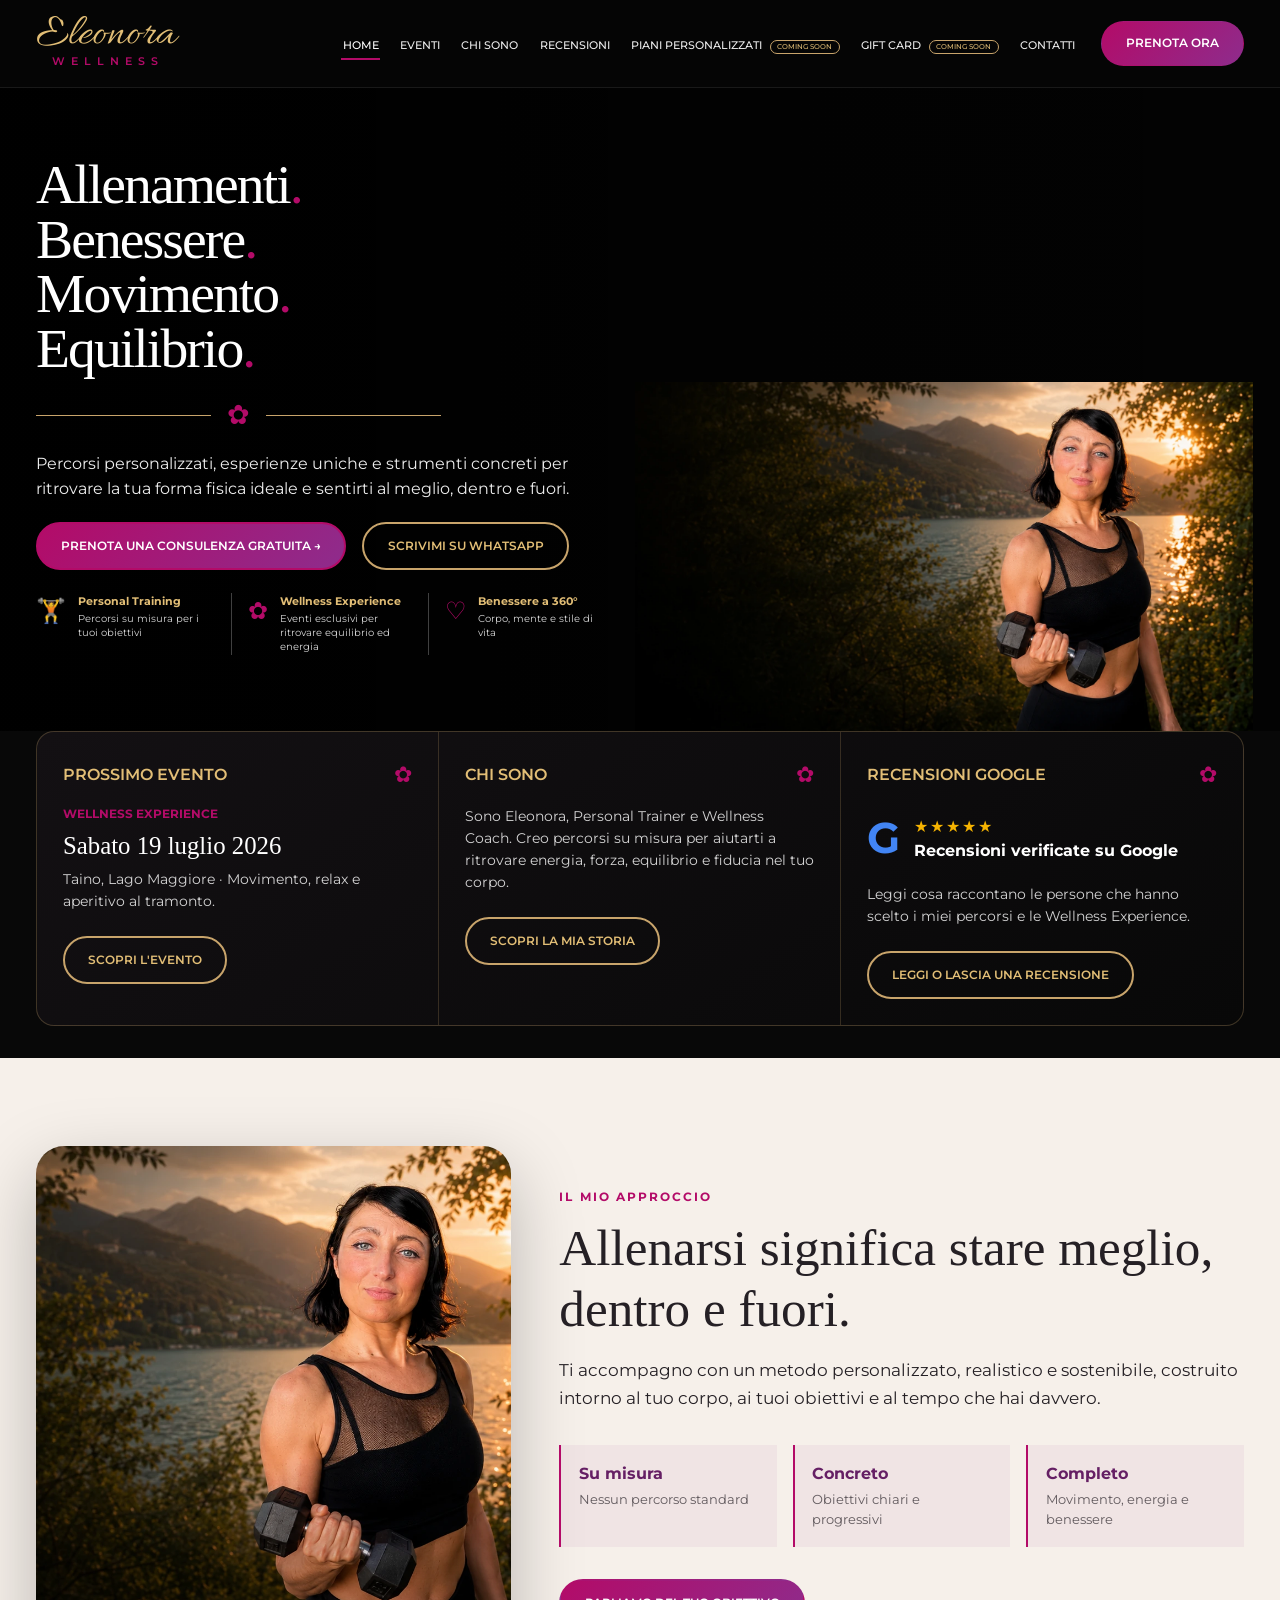
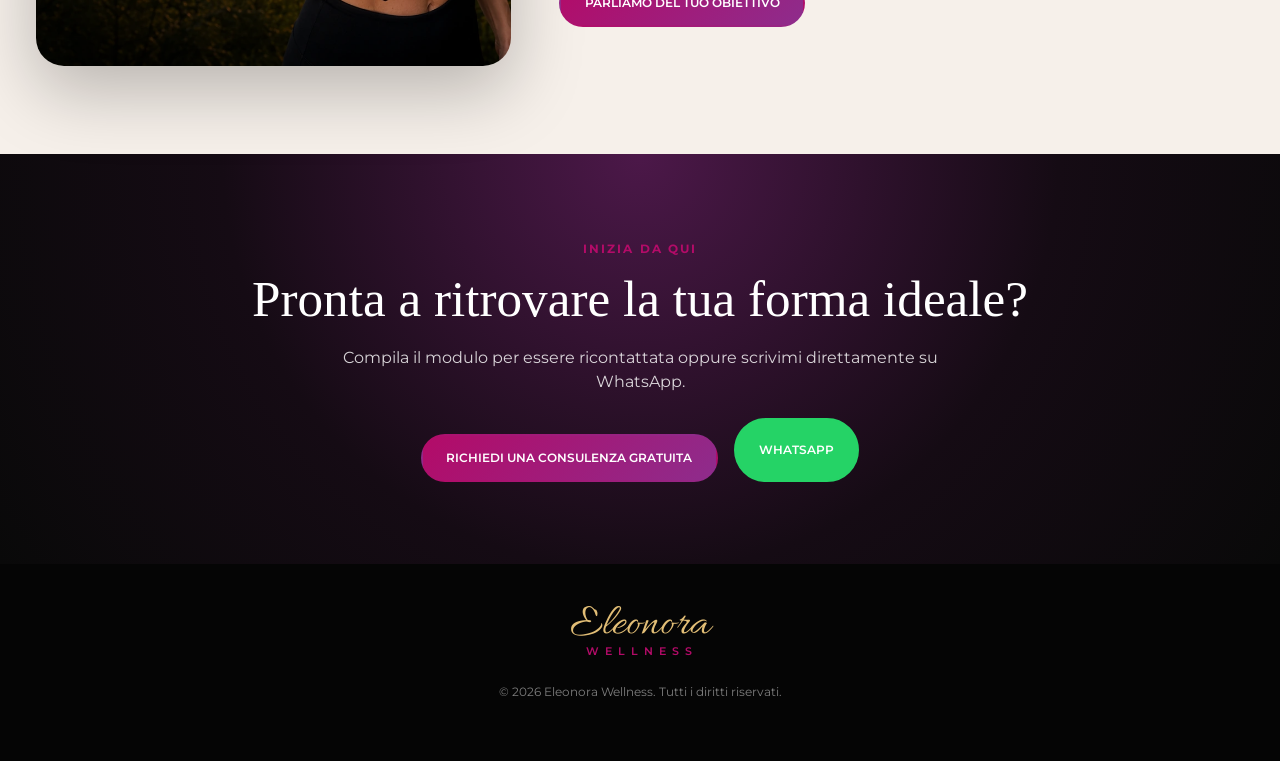
==== EleonoraWellness/index.html @ d08dcf73 "Add files via upload" ====
<!DOCTYPE html>
<html lang="it">
<head>
  <meta charset="UTF-8">
  <meta name="viewport" content="width=device-width, initial-scale=1.0">
  <title>Personal Trainer Lago Maggiore | Eleonora Wellness</title>
  <meta name="description" content="Personal training, wellness experience ed eventi sul Lago Maggiore. Percorsi personalizzati per ritrovare forma fisica, energia ed equilibrio.">
  <meta name="robots" content="index, follow, max-image-preview:large">
  <link rel="canonical" href="https://www.eleonorawellness.it/">
  <meta property="og:type" content="website">
  <meta property="og:locale" content="it_IT">
  <meta property="og:site_name" content="Eleonora Wellness">
  <meta property="og:title" content="Eleonora Wellness | Personal Trainer e Wellness Experience">
  <meta property="og:description" content="Percorsi personalizzati, wellness experience ed eventi sul Lago Maggiore.">
  <meta property="og:url" content="https://www.eleonorawellness.it/">
  <meta property="og:image" content="https://www.eleonorawellness.it/assets/images/hero-eleonora.webp">
  <link href="https://cdn.jsdelivr.net/npm/bootstrap@5.3.7/dist/css/bootstrap.min.css" rel="stylesheet">
  <link href="https://fonts.googleapis.com/css2?family=Allura&family=Montserrat:wght@300;400;500;600;700&display=swap" rel="stylesheet">
  <link rel="stylesheet" href="assets/css/style.css">
</head>
<body>
  <header class="site-header">
    <nav class="navbar navbar-expand-xl navbar-dark" aria-label="Navigazione principale">
      <div class="container-fluid page-shell">
        <a class="navbar-brand text-logo" href="index.html" aria-label="Eleonora Wellness - Home">
          <span class="logo-name">Eleonora</span><span class="logo-wellness">Wellness</span>
        </a>
        <button class="navbar-toggler" type="button" data-bs-toggle="collapse" data-bs-target="#mainMenu" aria-controls="mainMenu" aria-expanded="false" aria-label="Apri il menu"><span class="navbar-toggler-icon"></span></button>
        <div class="collapse navbar-collapse justify-content-end" id="mainMenu">
          <ul class="navbar-nav align-items-xl-center">
            <li class="nav-item"><a class="nav-link active" aria-current="page" href="index.html">Home</a></li>
            <li class="nav-item"><a class="nav-link" href="eventi.html">Eventi</a></li>
            <li class="nav-item"><a class="nav-link" href="#chi-sono">Chi sono</a></li>
            <li class="nav-item"><a class="nav-link" href="#recensioni">Recensioni</a></li>
            <li class="nav-item"><a class="nav-link" href="piani-personalizzati.html">Piani personalizzati <span class="coming-soon-badge">Coming soon</span></a></li>
            <li class="nav-item"><a class="nav-link" href="gift-card.html">Gift Card <span class="coming-soon-badge">Coming soon</span></a></li>
            <li class="nav-item"><a class="nav-link" href="contatti.html">Contatti</a></li>
          </ul>
          <a href="contatti.html" class="btn btn-book-navbar" data-track="navbar-book-now">Prenota ora</a>
        </div>
      </div>
    </nav>
  </header>

  <main>
    <section class="hero-section" aria-labelledby="hero-title">
      <div class="hero-shade" aria-hidden="true"></div>
      <div class="container-fluid page-shell hero-shell">
        <div class="hero-copy">
          <h1 class="hero-heading" id="hero-title">
            <span>Allenamenti<span class="hero-dot">.</span></span>
            <span>Benessere<span class="hero-dot">.</span></span>
            <span>Movimento<span class="hero-dot">.</span></span>
            <span>Equilibrio<span class="hero-dot">.</span></span>
          </h1>
          <div class="hero-divider" aria-hidden="true"><span></span><span class="lotus-symbol">✿</span><span></span></div>
          <p class="hero-description">Percorsi personalizzati, esperienze uniche e strumenti concreti per ritrovare la tua forma fisica ideale e sentirti al meglio, dentro e fuori.</p>
          <div class="hero-buttons">
            <a href="contatti.html" class="btn btn-hero-primary" data-track="hero-book-consultation">Prenota una consulenza gratuita →</a>
            <a href="https://wa.me/" class="btn btn-hero-secondary" data-track="hero-whatsapp">Scrivimi su WhatsApp</a>
          </div>
          <div class="hero-features">
            <div class="hero-feature"><div class="feature-icon" aria-hidden="true">🏋️</div><div><strong>Personal Training</strong><span>Percorsi su misura per i tuoi obiettivi</span></div></div>
            <div class="hero-feature"><div class="feature-icon lotus-icon" aria-hidden="true">✿</div><div><strong>Wellness Experience</strong><span>Eventi esclusivi per ritrovare equilibrio ed energia</span></div></div>
            <div class="hero-feature"><div class="feature-icon heart-icon" aria-hidden="true">♡</div><div><strong>Benessere a 360°</strong><span>Corpo, mente e stile di vita</span></div></div>
          </div>
        </div>
        <div class="hero-visual">
          <img src="assets/images/hero-eleonora.webp" alt="Eleonora, personal trainer e wellness coach sul Lago Maggiore" class="hero-person" width="1668" height="943">
        </div>
      </div>
    </section>

    <section class="quick-panels" aria-label="In evidenza">
      <div class="container-fluid page-shell">
        <div class="quick-grid">
          <article class="quick-card">
            <div class="quick-card-header"><h2>Prossimo evento</h2><span aria-hidden="true">✿</span></div>
            <p class="quick-kicker">Wellness Experience</p>
            <h3>Sabato 19 luglio 2026</h3>
            <p>Taino, Lago Maggiore · Movimento, relax e aperitivo al tramonto.</p>
            <a class="btn btn-card-outline" href="eventi.html">Scopri l'evento</a>
          </article>
          <article class="quick-card" id="chi-sono">
            <div class="quick-card-header"><h2>Chi sono</h2><span aria-hidden="true">✿</span></div>
            <p>Sono Eleonora, Personal Trainer e Wellness Coach. Creo percorsi su misura per aiutarti a ritrovare energia, forza, equilibrio e fiducia nel tuo corpo.</p>
            <a class="btn btn-card-outline" href="#about-section">Scopri la mia storia</a>
          </article>
          <article class="quick-card" id="recensioni">
            <div class="quick-card-header"><h2>Recensioni Google</h2><span aria-hidden="true">✿</span></div>
            <div class="google-rating"><span class="google-g">G</span><div><div class="stars" aria-label="Cinque stelle">★★★★★</div><strong>Recensioni verificate su Google</strong></div></div>
            <p>Leggi cosa raccontano le persone che hanno scelto i miei percorsi e le Wellness Experience.</p>
            <a class="btn btn-card-outline" target="_blank" rel="noopener noreferrer" href="https://g.page/r/CVtw4mp88mEpEAE/review">Leggi o lascia una recensione</a>
          </article>
        </div>
      </div>
    </section>

    <section class="section section-light" id="about-section">
      <div class="container-fluid section-container">
        <div class="row align-items-center g-5">
          <div class="col-lg-5"><div class="about-photo" role="img" aria-label="Eleonora, personal trainer e wellness coach"></div></div>
          <div class="col-lg-7">
            <span class="eyebrow">Il mio approccio</span>
            <h2>Allenarsi significa stare meglio, dentro e fuori.</h2>
            <p class="lead-copy">Ti accompagno con un metodo personalizzato, realistico e sostenibile, costruito intorno al tuo corpo, ai tuoi obiettivi e al tempo che hai davvero.</p>
            <div class="about-points"><div><strong>Su misura</strong><span>Nessun percorso standard</span></div><div><strong>Concreto</strong><span>Obiettivi chiari e progressivi</span></div><div><strong>Completo</strong><span>Movimento, energia e benessere</span></div></div>
            <a href="contatti.html" class="btn btn-section">Parliamo del tuo obiettivo</a>
          </div>
        </div>
      </div>
    </section>

    <section class="contact-cta">
      <div class="container-fluid section-container text-center">
        <span class="eyebrow">Inizia da qui</span>
        <h2>Pronta a ritrovare la tua forma ideale?</h2>
        <p>Compila il modulo per essere ricontattata oppure scrivimi direttamente su WhatsApp.</p>
        <div class="cta-buttons"><a href="contatti.html" class="btn btn-section">Richiedi una consulenza gratuita</a><a href="https://wa.me/" class="btn btn-whatsapp">WhatsApp</a></div>
      </div>
    </section>
  </main>

  <footer class="site-footer">
    <div class="container-fluid section-container footer-inner">
      <a class="text-logo footer-logo" href="index.html"><span class="logo-name">Eleonora</span><span class="logo-wellness">Wellness</span></a>
      <p class="footer-small">© <span id="currentYear"></span> Eleonora Wellness. Tutti i diritti riservati.</p>
    </div>
  </footer>

  <script src="https://cdn.jsdelivr.net/npm/bootstrap@5.3.7/dist/js/bootstrap.bundle.min.js"></script>
  <script src="assets/js/main.js"></script>
</body>
</html>
---- EleonoraWellness/assets/css/style.css ----
/* ELEONORA WELLNESS */
:root{--purple:#8e2c8c;--purple-dark:#651f64;--magenta:#b30b68;--gold:#c8a46b;--gold-light:#e2be76;--cream:#f6f0ea;--white:#fff;--black:#080808;--ink:#252025;--font-signature:"Allura",cursive;--font-main:"Montserrat",sans-serif;--header-height:88px}
*{box-sizing:border-box}html{scroll-behavior:smooth}body{margin:0;overflow-x:hidden;font-family:var(--font-main);color:var(--white);background:var(--black)}img{display:block;max-width:100%;height:auto}a{text-decoration:none}.page-shell,.section-container{width:min(100% - 48px,1480px);margin-inline:auto}
.site-header{position:absolute;z-index:30;inset:0 0 auto}.navbar{min-height:var(--header-height);padding:0;background:rgba(7,7,7,.76);border-bottom:1px solid rgba(255,255,255,.08);backdrop-filter:blur(10px)}.text-logo{display:flex;flex-direction:column;align-items:flex-start;padding:0;margin-right:1.7rem}.logo-name{font-family:var(--font-signature);color:var(--gold-light);font-size:2.8rem;line-height:.78}.logo-wellness{margin-left:1rem;color:var(--magenta);font-size:.68rem;font-weight:600;letter-spacing:.55em;text-transform:uppercase}.navbar-nav{gap:1.1rem}.nav-link{position:relative;padding:1.8rem .12rem 1.55rem!important;color:rgba(255,255,255,.92);font-size:.70rem;font-weight:500;text-transform:uppercase;white-space:nowrap}.nav-link:hover,.nav-link.active{color:var(--white)}.nav-link::after{content:"";position:absolute;right:0;bottom:1.15rem;left:0;height:2px;background:var(--magenta);transform:scaleX(0);transition:.25s ease}.nav-link:hover::after,.nav-link.active::after{transform:scaleX(1)}.coming-soon-badge{display:inline-flex;margin-left:.3rem;padding:.16rem .4rem;border:1px solid var(--gold);border-radius:999px;color:var(--gold-light);font-size:.46rem;line-height:1}.btn-book-navbar{margin-left:1.5rem;padding:.78rem 1.5rem;border-radius:999px;color:var(--white);background:linear-gradient(135deg,var(--magenta),var(--purple));font-size:.76rem;font-weight:600;text-transform:uppercase}.btn-book-navbar:hover{color:var(--white);transform:translateY(-2px)}
.hero-section{position:relative;min-height:76vh;overflow:hidden;background:#030303;isolation:isolate}.hero-shade{position:absolute;z-index:1;inset:0;background:linear-gradient(90deg,rgba(0,0,0,.96) 0%,rgba(0,0,0,.86) 28%,rgba(0,0,0,.38) 54%,rgba(0,0,0,.10) 100%)}.hero-shell{position:relative;z-index:2;display:grid;min-height:76vh;grid-template-columns:minmax(0,1fr) minmax(460px,1.05fr);align-items:end;padding-top:calc(var(--header-height) + 24px)}.hero-copy{align-self:center;padding-bottom:2rem}.hero-heading{margin:0;font-family:Georgia,"Times New Roman",serif;color:var(--white);font-size:clamp(3rem,4.35vw,4.9rem);font-weight:400;line-height:.98;letter-spacing:-.035em}.hero-heading>span{display:block}.hero-dot{color:var(--magenta)}.hero-divider{display:flex;max-width:405px;align-items:center;gap:1rem;margin:1.25rem 0 1rem}.hero-divider>span:not(.lotus-symbol){height:1px;flex:1;background:var(--gold)}.lotus-symbol{color:var(--magenta);font-size:1.7rem}.hero-description{max-width:560px;margin-bottom:1.25rem;color:rgba(255,255,255,.93);font-size:1rem;line-height:1.55}.hero-buttons{display:flex;flex-wrap:wrap;gap:1rem;margin-bottom:1.45rem}.btn-hero-primary,.btn-hero-secondary,.btn-section,.btn-whatsapp,.btn-card-outline{display:inline-flex;min-height:48px;align-items:center;justify-content:center;padding:.74rem 1.45rem;border:2px solid transparent;border-radius:999px;font-size:.76rem;font-weight:600;text-transform:uppercase;transition:.25s ease}.btn-hero-primary{border-color:var(--magenta);color:var(--white);background:linear-gradient(135deg,var(--magenta),var(--purple))}.btn-hero-primary:hover{color:var(--white);transform:translateY(-2px)}.btn-hero-secondary{border-color:var(--gold);color:var(--gold-light);background:rgba(0,0,0,.18)}.btn-hero-secondary:hover{color:var(--black);background:var(--gold-light);transform:translateY(-2px)}.hero-features{display:grid;max-width:760px;grid-template-columns:repeat(3,1fr)}.hero-feature{display:flex;gap:.72rem;padding:0 1rem;border-right:1px solid rgba(255,255,255,.25)}.hero-feature:first-child{padding-left:0}.hero-feature:last-child{border-right:0}.feature-icon{color:var(--gold);font-size:1.5rem}.lotus-icon,.heart-icon{color:var(--magenta)}.hero-feature strong{display:block;margin-bottom:.12rem;color:var(--gold-light);font-size:.70rem}.hero-feature span{display:block;color:rgba(255,255,255,.84);font-size:.64rem;line-height:1.4}.hero-visual{position:relative;align-self:end;height:100%;min-height:620px}.hero-person{position:absolute;right:-1.5%;bottom:0;width:min(100%,840px);height:auto;max-height:calc(76vh - 15px);object-fit:contain;object-position:bottom right}
.quick-panels{position:relative;z-index:5;margin-top:-1px;padding:0 0 32px;background:#080808}.quick-grid{display:grid;grid-template-columns:repeat(3,1fr);gap:0;border:1px solid rgba(200,164,107,.28);border-radius:18px;overflow:hidden;background:linear-gradient(145deg,#131013,#080808)}.quick-card{min-height:250px;padding:26px;border-right:1px solid rgba(200,164,107,.22)}.quick-card:last-child{border-right:0}.quick-card-header{display:flex;align-items:center;justify-content:space-between;gap:1rem;margin-bottom:1rem}.quick-card h2{margin:0;color:var(--gold-light);font-size:1rem;font-weight:600;text-transform:uppercase}.quick-card-header span{color:var(--magenta);font-size:1.35rem}.quick-kicker{margin-bottom:.4rem;color:var(--magenta)!important;font-size:.72rem!important;font-weight:700;text-transform:uppercase}.quick-card h3{margin:0 0 .55rem;font-family:Georgia,"Times New Roman",serif;font-size:1.55rem}.quick-card p{color:rgba(255,255,255,.82);font-size:.88rem;line-height:1.55}.btn-card-outline{margin-top:.45rem;border-color:var(--gold);color:var(--gold-light);background:transparent}.btn-card-outline:hover{color:var(--black);background:var(--gold-light)}.google-rating{display:flex;align-items:center;gap:14px;margin-bottom:.8rem}.google-g{color:#4285f4;font-size:2.7rem;font-weight:700}.stars{color:#f5b301;letter-spacing:2px}
.section{padding:88px 0}.section-light{color:var(--ink);background:var(--cream)}.eyebrow{display:inline-block;margin-bottom:.65rem;color:var(--magenta);font-size:.72rem;font-weight:700;letter-spacing:.18em;text-transform:uppercase}.section h2,.contact-cta h2{margin:0 0 1rem;font-family:Georgia,"Times New Roman",serif;font-size:clamp(2.3rem,4vw,4rem);font-weight:400}.lead-copy{font-size:1.05rem;line-height:1.7}.about-photo{min-height:520px;border-radius:28px;background-image:linear-gradient(180deg,transparent 60%,rgba(0,0,0,.35)),url("../images/hero-eleonora.webp");background-position:72% center;background-size:cover;box-shadow:0 25px 70px rgba(0,0,0,.25)}.about-points{display:grid;grid-template-columns:repeat(3,1fr);gap:1rem;margin:2rem 0 1rem}.about-points div{padding:1.1rem;border-left:2px solid var(--magenta);background:rgba(142,44,140,.06)}.about-points strong,.about-points span{display:block}.about-points strong{color:var(--purple-dark)}.about-points span{margin-top:.25rem;color:rgba(37,32,37,.7);font-size:.82rem}.btn-section{margin-top:1rem;color:var(--white);background:linear-gradient(135deg,var(--magenta),var(--purple))}.btn-section:hover{color:var(--white);transform:translateY(-2px)}.contact-cta{padding:82px 0;background:radial-gradient(circle at top,#4c1849 0%,#150b14 55%,#090909 100%)}.contact-cta p{max-width:680px;margin:0 auto 1.5rem;color:rgba(255,255,255,.82)}.cta-buttons{display:flex;flex-wrap:wrap;justify-content:center;gap:1rem}.btn-whatsapp{border-color:#25d366;color:#fff;background:#25d366}.btn-whatsapp:hover{color:#fff;transform:translateY(-2px)}.site-footer{padding:44px 0;text-align:center;background:#050505}.footer-inner{display:flex;flex-direction:column;align-items:center}.footer-logo{margin:0 0 1.5rem}.footer-small{color:rgba(255,255,255,.48);font-size:.75rem}
@media(max-width:1199.98px){.navbar-nav{gap:.65rem}.nav-link{font-size:.64rem}.hero-shell{grid-template-columns:minmax(0,1fr) minmax(380px,.85fr)}.hero-person{width:760px;right:-7%}}
@media(max-width:991.98px){:root{--header-height:78px}.page-shell,.section-container{width:min(100% - 30px,720px)}.navbar{background:rgba(8,8,8,.96)}.navbar-collapse{padding-bottom:1.3rem}.navbar-nav{gap:0}.nav-link{padding:.75rem 0!important}.nav-link::after{display:none}.btn-book-navbar{width:100%;margin:.75rem 0 0}.hero-section{min-height:auto}.hero-shell{min-height:930px;grid-template-columns:1fr;align-items:start;padding-top:calc(var(--header-height) + 24px)}.hero-copy{z-index:3;padding-top:2rem}.hero-visual{position:absolute;inset:0;min-height:930px}.hero-person{right:-12%;bottom:0;width:920px;max-height:900px;opacity:.92}.hero-shade{background:linear-gradient(90deg,rgba(0,0,0,.94) 0%,rgba(0,0,0,.78) 57%,rgba(0,0,0,.28) 100%)}.quick-grid{grid-template-columns:1fr}.quick-card{border-right:0;border-bottom:1px solid rgba(200,164,107,.22)}.quick-card:last-child{border-bottom:0}}
@media(max-width:767.98px){.hero-shell{min-height:1030px}.hero-copy{padding-top:390px;text-align:center}.hero-divider,.hero-description{margin-right:auto;margin-left:auto}.hero-buttons{justify-content:center}.hero-features{grid-template-columns:1fr;gap:1rem;text-align:left}.hero-feature{padding:0;border-right:0}.hero-visual{min-height:1030px}.hero-person{top:60px;right:-23%;bottom:auto;width:900px;max-height:520px;object-position:top right}.hero-shade{background:linear-gradient(180deg,rgba(0,0,0,.18) 0%,rgba(0,0,0,.18) 36%,rgba(0,0,0,.78) 54%,rgba(0,0,0,.98) 100%)}.about-points{grid-template-columns:1fr}.section{padding:68px 0}}
@media(max-width:575.98px){.page-shell,.section-container{width:min(100% - 24px,540px)}.logo-name{font-size:2.35rem}.hero-heading{font-size:clamp(2.35rem,11.5vw,3.35rem)}.hero-buttons{flex-direction:column}.btn-hero-primary,.btn-hero-secondary{width:100%}.hero-person{right:-40%;width:860px}.quick-card{padding:24px}.about-photo{min-height:420px}.cta-buttons{flex-direction:column}.cta-buttons .btn{width:100%}}
/* pagine interne */
.coming-page,.inner-page{min-height:100vh;color:var(--white);background:radial-gradient(circle at top right,#4c1849 0%,#140d13 45%,#070707 100%)}.coming-page{display:grid;place-items:center;padding:40px 20px}.coming-box{max-width:760px;padding:48px;text-align:center;border:1px solid rgba(200,164,107,.35);border-radius:28px;background:rgba(0,0,0,.45)}.coming-logo{display:inline-flex;margin:0 auto 2rem}.coming-box h1,.inner-page h1{margin:0 0 1rem;font-family:Georgia,"Times New Roman",serif;font-size:clamp(2.8rem,6vw,5rem);font-weight:400}.coming-box p,.inner-page p{color:rgba(255,255,255,.82);line-height:1.7}.event-info-box{max-width:760px;margin-top:2rem;padding:32px;border:1px solid rgba(200,164,107,.35);border-radius:24px;background:rgba(0,0,0,.35)}.contact-form{display:grid;max-width:760px;gap:1rem;margin-top:2rem}.contact-form label{display:grid;gap:.45rem;color:var(--gold-light);font-size:.85rem;font-weight:600}.contact-form input,.contact-form textarea{width:100%;padding:.9rem 1rem;border:1px solid rgba(200,164,107,.35);border-radius:14px;color:var(--white);background:rgba(255,255,255,.06);outline:none}.contact-form input:focus,.contact-form textarea:focus{border-color:var(--magenta)}
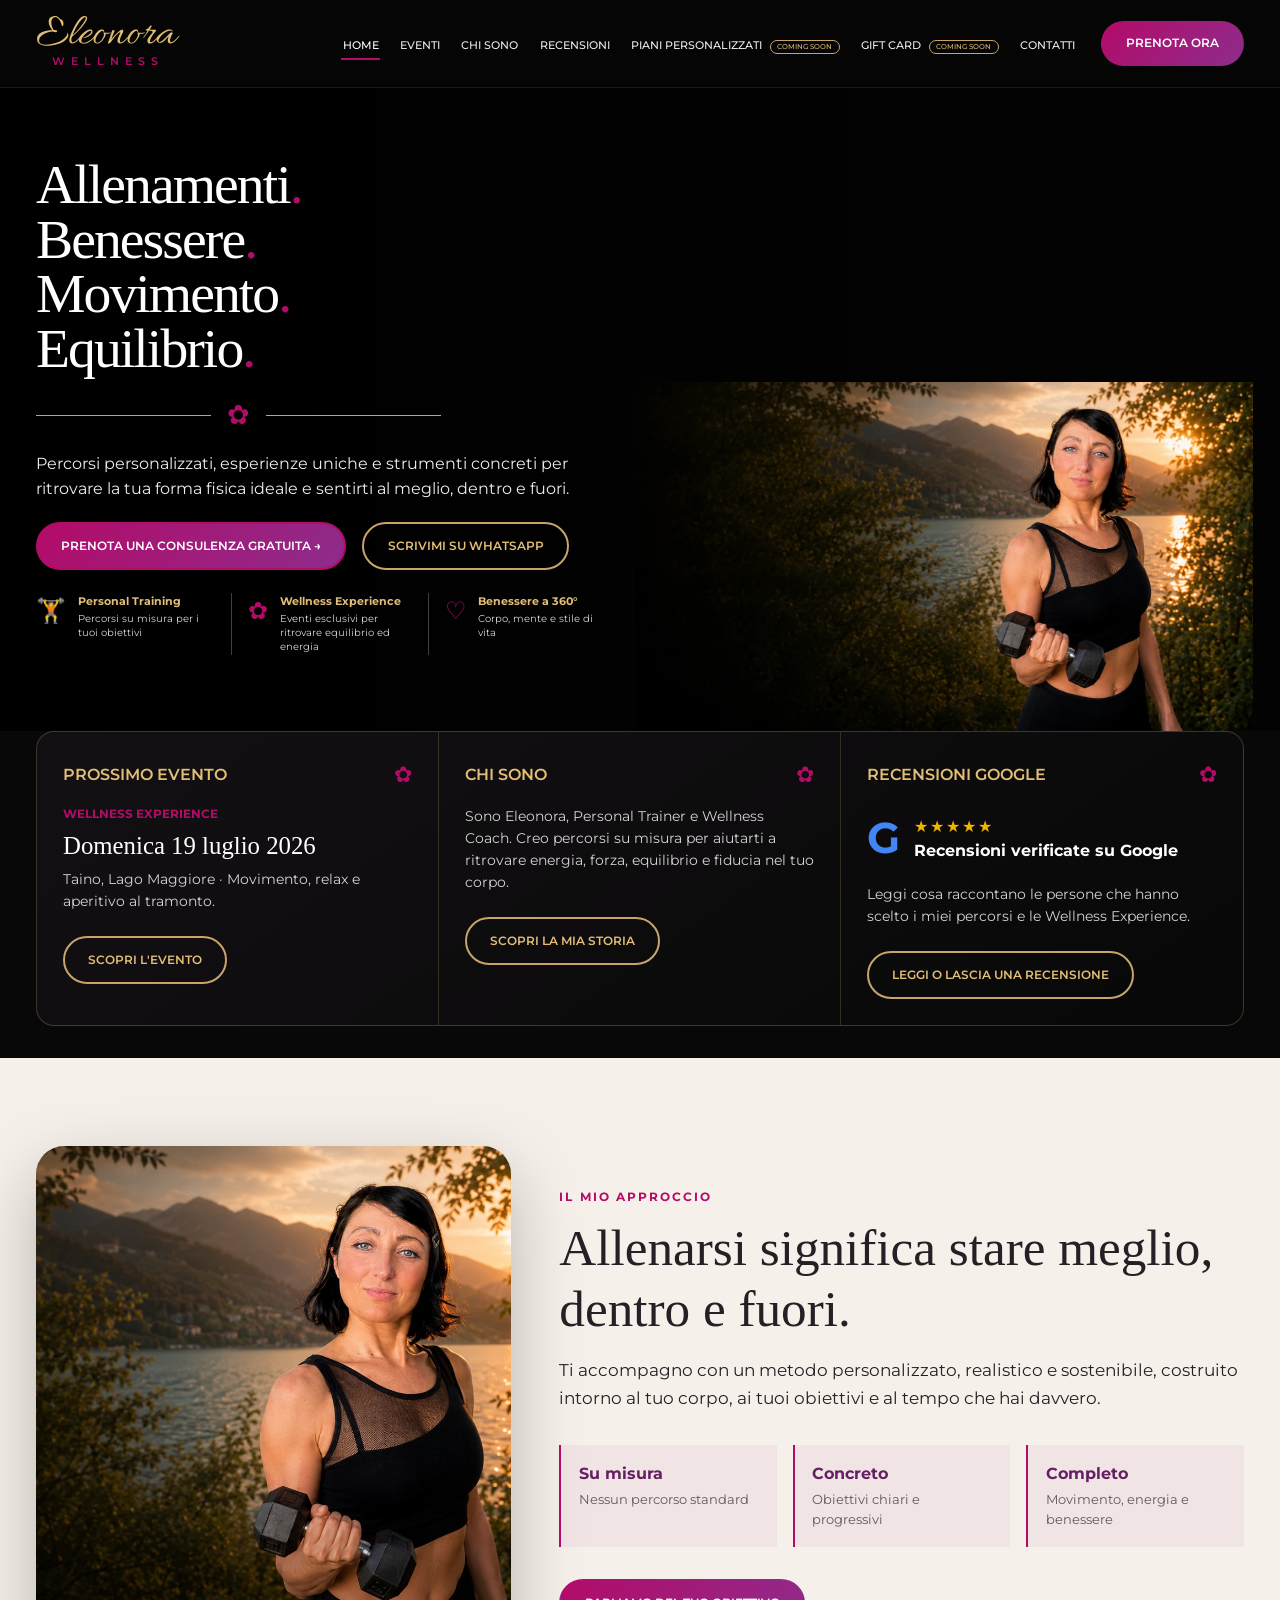
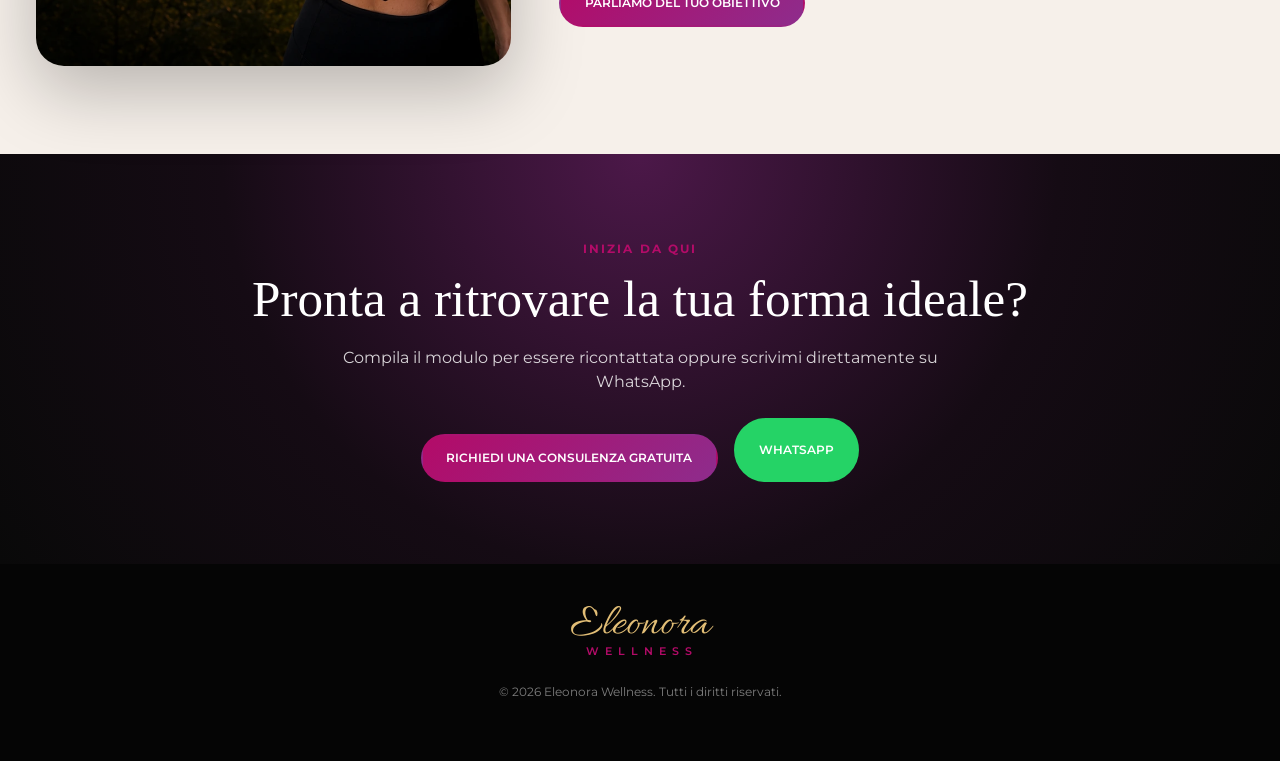
==== commit 12df7bc3: "Correggi data del prossimo evento" ====
--- a/EleonoraWellness/index.html
+++ b/EleonoraWellness/index.html
@@ -77,7 +77,7 @@
           <article class="quick-card">
             <div class="quick-card-header"><h2>Prossimo evento</h2><span aria-hidden="true">✿</span></div>
             <p class="quick-kicker">Wellness Experience</p>
-            <h3>Sabato 19 luglio 2026</h3>
+            <h3>Domenica 19 luglio 2026</h3>
             <p>Taino, Lago Maggiore · Movimento, relax e aperitivo al tramonto.</p>
             <a class="btn btn-card-outline" href="eventi.html">Scopri l'evento</a>
           </article>
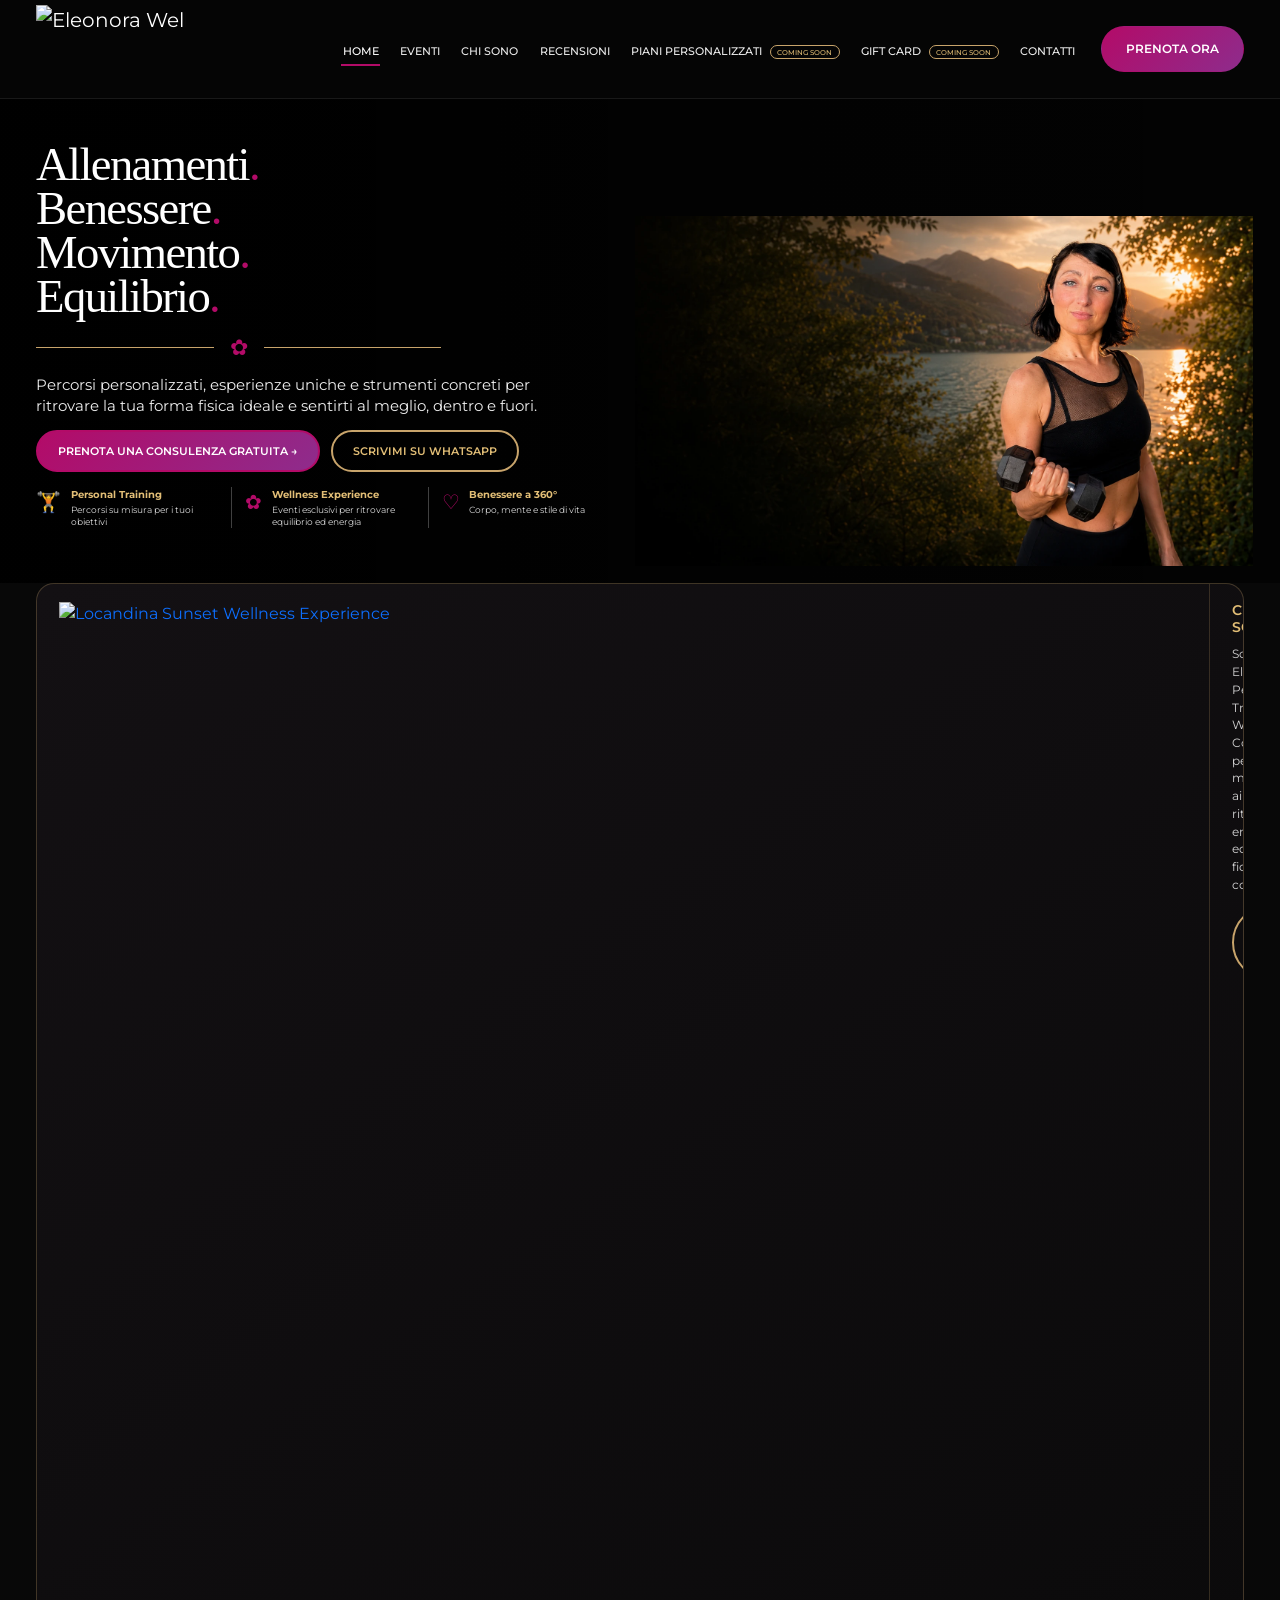
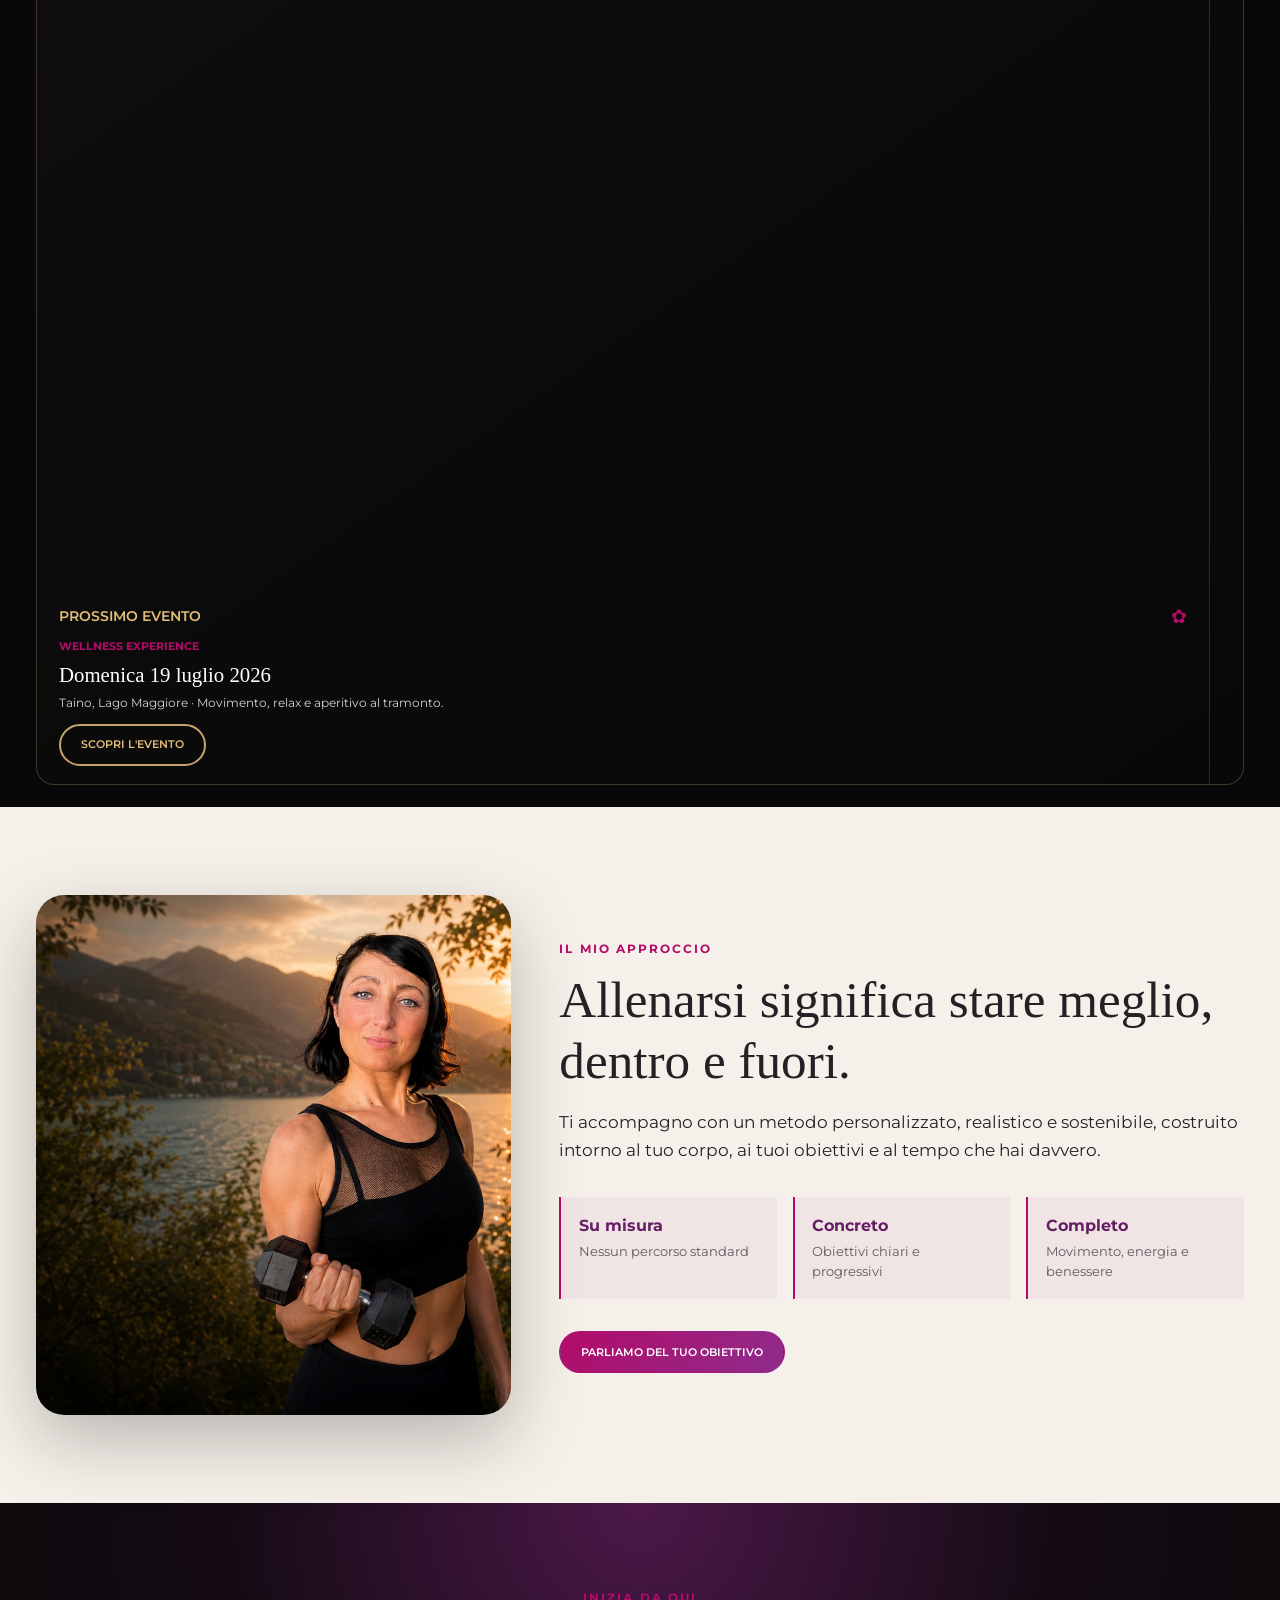
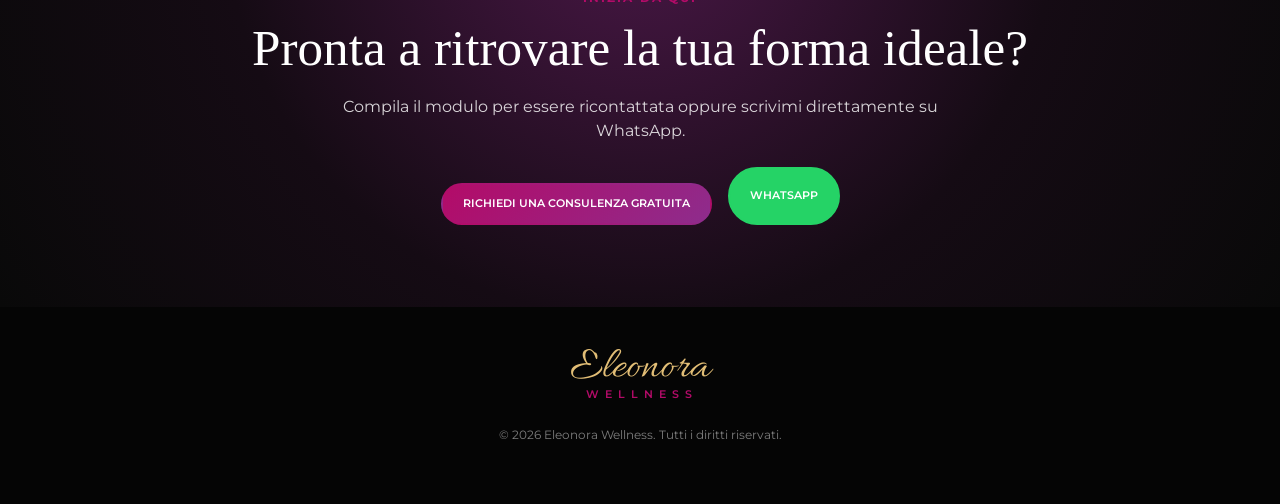
==== commit 77a973b8: "Aggiorna logo evento e recensioni nella home" ====
--- a/EleonoraWellness/index.html
+++ b/EleonoraWellness/index.html
@@ -22,8 +22,8 @@
   <header class="site-header">
     <nav class="navbar navbar-expand-xl navbar-dark" aria-label="Navigazione principale">
       <div class="container-fluid page-shell">
-        <a class="navbar-brand text-logo" href="index.html" aria-label="Eleonora Wellness - Home">
-          <span class="logo-name">Eleonora</span><span class="logo-wellness">Wellness</span>
+        <a class="navbar-brand brand-logo" href="index.html" aria-label="Eleonora Wellness - Home">
+          <img src="assets/images/logo-eleonora-wellness.png" alt="Eleonora Wellness" width="150" height="88">
         </a>
         <button class="navbar-toggler" type="button" data-bs-toggle="collapse" data-bs-target="#mainMenu" aria-controls="mainMenu" aria-expanded="false" aria-label="Apri il menu"><span class="navbar-toggler-icon"></span></button>
         <div class="collapse navbar-collapse justify-content-end" id="mainMenu">
@@ -74,12 +74,17 @@
     <section class="quick-panels" aria-label="In evidenza">
       <div class="container-fluid page-shell">
         <div class="quick-grid">
-          <article class="quick-card">
-            <div class="quick-card-header"><h2>Prossimo evento</h2><span aria-hidden="true">✿</span></div>
-            <p class="quick-kicker">Wellness Experience</p>
-            <h3>Domenica 19 luglio 2026</h3>
-            <p>Taino, Lago Maggiore · Movimento, relax e aperitivo al tramonto.</p>
-            <a class="btn btn-card-outline" href="eventi.html">Scopri l'evento</a>
+          <article class="quick-card event-quick-card">
+            <a class="event-poster-link" href="eventi.html" aria-label="Scopri la Wellness Experience del 19 luglio 2026">
+              <img class="event-poster-thumb" src="assets/images/locandina-wellness-experience.jpeg" alt="Locandina Sunset Wellness Experience" width="1128" height="1600">
+            </a>
+            <div class="event-card-copy">
+              <div class="quick-card-header"><h2>Prossimo evento</h2><span aria-hidden="true">✿</span></div>
+              <p class="quick-kicker">Wellness Experience</p>
+              <h3>Domenica 19 luglio 2026</h3>
+              <p>Taino, Lago Maggiore · Movimento, relax e aperitivo al tramonto.</p>
+              <a class="btn btn-card-outline" href="eventi.html">Scopri l'evento</a>
+            </div>
           </article>
           <article class="quick-card" id="chi-sono">
             <div class="quick-card-header"><h2>Chi sono</h2><span aria-hidden="true">✿</span></div>
@@ -88,9 +93,9 @@
           </article>
           <article class="quick-card" id="recensioni">
             <div class="quick-card-header"><h2>Recensioni Google</h2><span aria-hidden="true">✿</span></div>
-            <div class="google-rating"><span class="google-g">G</span><div><div class="stars" aria-label="Cinque stelle">★★★★★</div><strong>Recensioni verificate su Google</strong></div></div>
+            <div class="google-rating"><span class="google-g">G</span><div><div class="stars" aria-label="Cinque stelle">★★★★★</div><strong>Valutazione 5,0 su Google</strong></div></div>
             <p>Leggi cosa raccontano le persone che hanno scelto i miei percorsi e le Wellness Experience.</p>
-            <a class="btn btn-card-outline" target="_blank" rel="noopener noreferrer" href="https://g.page/r/CVtw4mp88mEpEAE/review">Leggi o lascia una recensione</a>
+            <div class="review-actions"><a class="btn btn-card-outline" target="_blank" rel="noopener noreferrer" href="https://maps.app.goo.gl/sXKbxazbgANV4qG49">Leggi le recensioni su Google</a><a class="review-write-link" target="_blank" rel="noopener noreferrer" href="https://g.page/r/CVtw4mp88mEpEAE/review">Lascia una recensione</a></div>
           </article>
         </div>
       </div>
--- a/EleonoraWellness/assets/css/style.css
+++ b/EleonoraWellness/assets/css/style.css
@@ -1,9 +1,9 @@
 /* ELEONORA WELLNESS */
-:root{--purple:#8e2c8c;--purple-dark:#651f64;--magenta:#b30b68;--gold:#c8a46b;--gold-light:#e2be76;--cream:#f6f0ea;--white:#fff;--black:#080808;--ink:#252025;--font-signature:"Allura",cursive;--font-main:"Montserrat",sans-serif;--header-height:88px}
+:root{--purple:#8e2c8c;--purple-dark:#651f64;--magenta:#b30b68;--gold:#c8a46b;--gold-light:#e2be76;--cream:#f6f0ea;--white:#fff;--black:#080808;--ink:#252025;--font-signature:"Allura",cursive;--font-main:"Montserrat",sans-serif;--header-height:76px}
 *{box-sizing:border-box}html{scroll-behavior:smooth}body{margin:0;overflow-x:hidden;font-family:var(--font-main);color:var(--white);background:var(--black)}img{display:block;max-width:100%;height:auto}a{text-decoration:none}.page-shell,.section-container{width:min(100% - 48px,1480px);margin-inline:auto}
 .site-header{position:absolute;z-index:30;inset:0 0 auto}.navbar{min-height:var(--header-height);padding:0;background:rgba(7,7,7,.76);border-bottom:1px solid rgba(255,255,255,.08);backdrop-filter:blur(10px)}.text-logo{display:flex;flex-direction:column;align-items:flex-start;padding:0;margin-right:1.7rem}.logo-name{font-family:var(--font-signature);color:var(--gold-light);font-size:2.8rem;line-height:.78}.logo-wellness{margin-left:1rem;color:var(--magenta);font-size:.68rem;font-weight:600;letter-spacing:.55em;text-transform:uppercase}.navbar-nav{gap:1.1rem}.nav-link{position:relative;padding:1.8rem .12rem 1.55rem!important;color:rgba(255,255,255,.92);font-size:.70rem;font-weight:500;text-transform:uppercase;white-space:nowrap}.nav-link:hover,.nav-link.active{color:var(--white)}.nav-link::after{content:"";position:absolute;right:0;bottom:1.15rem;left:0;height:2px;background:var(--magenta);transform:scaleX(0);transition:.25s ease}.nav-link:hover::after,.nav-link.active::after{transform:scaleX(1)}.coming-soon-badge{display:inline-flex;margin-left:.3rem;padding:.16rem .4rem;border:1px solid var(--gold);border-radius:999px;color:var(--gold-light);font-size:.46rem;line-height:1}.btn-book-navbar{margin-left:1.5rem;padding:.78rem 1.5rem;border-radius:999px;color:var(--white);background:linear-gradient(135deg,var(--magenta),var(--purple));font-size:.76rem;font-weight:600;text-transform:uppercase}.btn-book-navbar:hover{color:var(--white);transform:translateY(-2px)}
-.hero-section{position:relative;min-height:76vh;overflow:hidden;background:#030303;isolation:isolate}.hero-shade{position:absolute;z-index:1;inset:0;background:linear-gradient(90deg,rgba(0,0,0,.96) 0%,rgba(0,0,0,.86) 28%,rgba(0,0,0,.38) 54%,rgba(0,0,0,.10) 100%)}.hero-shell{position:relative;z-index:2;display:grid;min-height:76vh;grid-template-columns:minmax(0,1fr) minmax(460px,1.05fr);align-items:end;padding-top:calc(var(--header-height) + 24px)}.hero-copy{align-self:center;padding-bottom:2rem}.hero-heading{margin:0;font-family:Georgia,"Times New Roman",serif;color:var(--white);font-size:clamp(3rem,4.35vw,4.9rem);font-weight:400;line-height:.98;letter-spacing:-.035em}.hero-heading>span{display:block}.hero-dot{color:var(--magenta)}.hero-divider{display:flex;max-width:405px;align-items:center;gap:1rem;margin:1.25rem 0 1rem}.hero-divider>span:not(.lotus-symbol){height:1px;flex:1;background:var(--gold)}.lotus-symbol{color:var(--magenta);font-size:1.7rem}.hero-description{max-width:560px;margin-bottom:1.25rem;color:rgba(255,255,255,.93);font-size:1rem;line-height:1.55}.hero-buttons{display:flex;flex-wrap:wrap;gap:1rem;margin-bottom:1.45rem}.btn-hero-primary,.btn-hero-secondary,.btn-section,.btn-whatsapp,.btn-card-outline{display:inline-flex;min-height:48px;align-items:center;justify-content:center;padding:.74rem 1.45rem;border:2px solid transparent;border-radius:999px;font-size:.76rem;font-weight:600;text-transform:uppercase;transition:.25s ease}.btn-hero-primary{border-color:var(--magenta);color:var(--white);background:linear-gradient(135deg,var(--magenta),var(--purple))}.btn-hero-primary:hover{color:var(--white);transform:translateY(-2px)}.btn-hero-secondary{border-color:var(--gold);color:var(--gold-light);background:rgba(0,0,0,.18)}.btn-hero-secondary:hover{color:var(--black);background:var(--gold-light);transform:translateY(-2px)}.hero-features{display:grid;max-width:760px;grid-template-columns:repeat(3,1fr)}.hero-feature{display:flex;gap:.72rem;padding:0 1rem;border-right:1px solid rgba(255,255,255,.25)}.hero-feature:first-child{padding-left:0}.hero-feature:last-child{border-right:0}.feature-icon{color:var(--gold);font-size:1.5rem}.lotus-icon,.heart-icon{color:var(--magenta)}.hero-feature strong{display:block;margin-bottom:.12rem;color:var(--gold-light);font-size:.70rem}.hero-feature span{display:block;color:rgba(255,255,255,.84);font-size:.64rem;line-height:1.4}.hero-visual{position:relative;align-self:end;height:100%;min-height:620px}.hero-person{position:absolute;right:-1.5%;bottom:0;width:min(100%,840px);height:auto;max-height:calc(76vh - 15px);object-fit:contain;object-position:bottom right}
-.quick-panels{position:relative;z-index:5;margin-top:-1px;padding:0 0 32px;background:#080808}.quick-grid{display:grid;grid-template-columns:repeat(3,1fr);gap:0;border:1px solid rgba(200,164,107,.28);border-radius:18px;overflow:hidden;background:linear-gradient(145deg,#131013,#080808)}.quick-card{min-height:250px;padding:26px;border-right:1px solid rgba(200,164,107,.22)}.quick-card:last-child{border-right:0}.quick-card-header{display:flex;align-items:center;justify-content:space-between;gap:1rem;margin-bottom:1rem}.quick-card h2{margin:0;color:var(--gold-light);font-size:1rem;font-weight:600;text-transform:uppercase}.quick-card-header span{color:var(--magenta);font-size:1.35rem}.quick-kicker{margin-bottom:.4rem;color:var(--magenta)!important;font-size:.72rem!important;font-weight:700;text-transform:uppercase}.quick-card h3{margin:0 0 .55rem;font-family:Georgia,"Times New Roman",serif;font-size:1.55rem}.quick-card p{color:rgba(255,255,255,.82);font-size:.88rem;line-height:1.55}.btn-card-outline{margin-top:.45rem;border-color:var(--gold);color:var(--gold-light);background:transparent}.btn-card-outline:hover{color:var(--black);background:var(--gold-light)}.google-rating{display:flex;align-items:center;gap:14px;margin-bottom:.8rem}.google-g{color:#4285f4;font-size:2.7rem;font-weight:700}.stars{color:#f5b301;letter-spacing:2px}
+.hero-section{position:relative;min-height:clamp(500px,58vh,630px);overflow:hidden;background:#030303;isolation:isolate}.hero-shade{position:absolute;z-index:1;inset:0;background:linear-gradient(90deg,rgba(0,0,0,.96) 0%,rgba(0,0,0,.86) 28%,rgba(0,0,0,.38) 54%,rgba(0,0,0,.10) 100%)}.hero-shell{position:relative;z-index:2;display:grid;min-height:clamp(500px,58vh,630px);grid-template-columns:minmax(0,1fr) minmax(460px,1.05fr);align-items:end;padding-top:calc(var(--header-height) + 8px)}.hero-copy{z-index:3;align-self:center;padding:1rem 0 .8rem}.hero-heading{margin:0;font-family:Georgia,"Times New Roman",serif;color:var(--white);font-size:clamp(2.55rem,3.65vw,4rem);font-weight:400;line-height:.94;letter-spacing:-.035em}.hero-heading>span{display:block}.hero-dot{color:var(--magenta)}.hero-divider{display:flex;max-width:405px;align-items:center;gap:1rem;margin:.75rem 0 .65rem}.hero-divider>span:not(.lotus-symbol){height:1px;flex:1;background:var(--gold)}.lotus-symbol{color:var(--magenta);font-size:1.4rem}.hero-description{max-width:560px;margin-bottom:.8rem;color:rgba(255,255,255,.93);font-size:.92rem;line-height:1.45}.hero-buttons{display:flex;flex-wrap:wrap;gap:.7rem;margin-bottom:.9rem}.btn-hero-primary,.btn-hero-secondary,.btn-section,.btn-whatsapp,.btn-card-outline{display:inline-flex;min-height:42px;align-items:center;justify-content:center;padding:.62rem 1.25rem;border:2px solid transparent;border-radius:999px;font-size:.70rem;font-weight:600;text-transform:uppercase;transition:.25s ease}.btn-hero-primary{border-color:var(--magenta);color:var(--white);background:linear-gradient(135deg,var(--magenta),var(--purple))}.btn-hero-primary:hover{color:var(--white);transform:translateY(-2px)}.btn-hero-secondary{border-color:var(--gold);color:var(--gold-light);background:rgba(0,0,0,.18)}.btn-hero-secondary:hover{color:var(--black);background:var(--gold-light);transform:translateY(-2px)}.hero-features{display:grid;max-width:760px;grid-template-columns:repeat(3,1fr)}.hero-feature{display:flex;gap:.6rem;padding:0 .8rem;border-right:1px solid rgba(255,255,255,.25)}.hero-feature:first-child{padding-left:0}.hero-feature:last-child{border-right:0}.feature-icon{color:var(--gold);font-size:1.25rem}.lotus-icon,.heart-icon{color:var(--magenta)}.hero-feature strong{display:block;margin-bottom:.08rem;color:var(--gold-light);font-size:.65rem}.hero-feature span{display:block;color:rgba(255,255,255,.84);font-size:.58rem;line-height:1.32}.hero-visual{position:relative;align-self:end;height:100%;min-height:500px}.hero-person{position:absolute;right:-1.5%;bottom:18px;width:min(100%,840px);height:auto;max-height:calc(clamp(500px,58vh,630px) - 15px);object-fit:contain;object-position:top right}
+.quick-panels{position:relative;z-index:5;margin-top:-1px;padding:0 0 22px;background:#080808}.quick-grid{display:grid;grid-template-columns:repeat(3,1fr);gap:0;border:1px solid rgba(200,164,107,.28);border-radius:18px;overflow:hidden;background:linear-gradient(145deg,#131013,#080808)}.quick-card{min-height:205px;padding:18px 22px;border-right:1px solid rgba(200,164,107,.22)}.quick-card:last-child{border-right:0}.quick-card-header{display:flex;align-items:center;justify-content:space-between;gap:1rem;margin-bottom:.55rem}.quick-card h2{margin:0;color:var(--gold-light);font-size:.9rem;font-weight:600;text-transform:uppercase}.quick-card-header span{color:var(--magenta);font-size:1.2rem}.quick-kicker{margin-bottom:.25rem;color:var(--magenta)!important;font-size:.66rem!important;font-weight:700;text-transform:uppercase}.quick-card h3{margin:0 0 .35rem;font-family:Georgia,"Times New Roman",serif;font-size:1.3rem}.quick-card p{margin-bottom:.55rem;color:rgba(255,255,255,.82);font-size:.78rem;line-height:1.42}.btn-card-outline{margin-top:.2rem;border-color:var(--gold);color:var(--gold-light);background:transparent}.btn-card-outline:hover{color:var(--black);background:var(--gold-light)}.google-rating{display:flex;align-items:center;gap:11px;margin-bottom:.45rem}.google-g{color:#4285f4;font-size:2.2rem;font-weight:700}.stars{color:#f5b301;letter-spacing:2px}
 .section{padding:88px 0}.section-light{color:var(--ink);background:var(--cream)}.eyebrow{display:inline-block;margin-bottom:.65rem;color:var(--magenta);font-size:.72rem;font-weight:700;letter-spacing:.18em;text-transform:uppercase}.section h2,.contact-cta h2{margin:0 0 1rem;font-family:Georgia,"Times New Roman",serif;font-size:clamp(2.3rem,4vw,4rem);font-weight:400}.lead-copy{font-size:1.05rem;line-height:1.7}.about-photo{min-height:520px;border-radius:28px;background-image:linear-gradient(180deg,transparent 60%,rgba(0,0,0,.35)),url("../images/hero-eleonora.webp");background-position:72% center;background-size:cover;box-shadow:0 25px 70px rgba(0,0,0,.25)}.about-points{display:grid;grid-template-columns:repeat(3,1fr);gap:1rem;margin:2rem 0 1rem}.about-points div{padding:1.1rem;border-left:2px solid var(--magenta);background:rgba(142,44,140,.06)}.about-points strong,.about-points span{display:block}.about-points strong{color:var(--purple-dark)}.about-points span{margin-top:.25rem;color:rgba(37,32,37,.7);font-size:.82rem}.btn-section{margin-top:1rem;color:var(--white);background:linear-gradient(135deg,var(--magenta),var(--purple))}.btn-section:hover{color:var(--white);transform:translateY(-2px)}.contact-cta{padding:82px 0;background:radial-gradient(circle at top,#4c1849 0%,#150b14 55%,#090909 100%)}.contact-cta p{max-width:680px;margin:0 auto 1.5rem;color:rgba(255,255,255,.82)}.cta-buttons{display:flex;flex-wrap:wrap;justify-content:center;gap:1rem}.btn-whatsapp{border-color:#25d366;color:#fff;background:#25d366}.btn-whatsapp:hover{color:#fff;transform:translateY(-2px)}.site-footer{padding:44px 0;text-align:center;background:#050505}.footer-inner{display:flex;flex-direction:column;align-items:center}.footer-logo{margin:0 0 1.5rem}.footer-small{color:rgba(255,255,255,.48);font-size:.75rem}
 @media(max-width:1199.98px){.navbar-nav{gap:.65rem}.nav-link{font-size:.64rem}.hero-shell{grid-template-columns:minmax(0,1fr) minmax(380px,.85fr)}.hero-person{width:760px;right:-7%}}
 @media(max-width:991.98px){:root{--header-height:78px}.page-shell,.section-container{width:min(100% - 30px,720px)}.navbar{background:rgba(8,8,8,.96)}.navbar-collapse{padding-bottom:1.3rem}.navbar-nav{gap:0}.nav-link{padding:.75rem 0!important}.nav-link::after{display:none}.btn-book-navbar{width:100%;margin:.75rem 0 0}.hero-section{min-height:auto}.hero-shell{min-height:930px;grid-template-columns:1fr;align-items:start;padding-top:calc(var(--header-height) + 24px)}.hero-copy{z-index:3;padding-top:2rem}.hero-visual{position:absolute;inset:0;min-height:930px}.hero-person{right:-12%;bottom:0;width:920px;max-height:900px;opacity:.92}.hero-shade{background:linear-gradient(90deg,rgba(0,0,0,.94) 0%,rgba(0,0,0,.78) 57%,rgba(0,0,0,.28) 100%)}.quick-grid{grid-template-columns:1fr}.quick-card{border-right:0;border-bottom:1px solid rgba(200,164,107,.22)}.quick-card:last-child{border-bottom:0}}
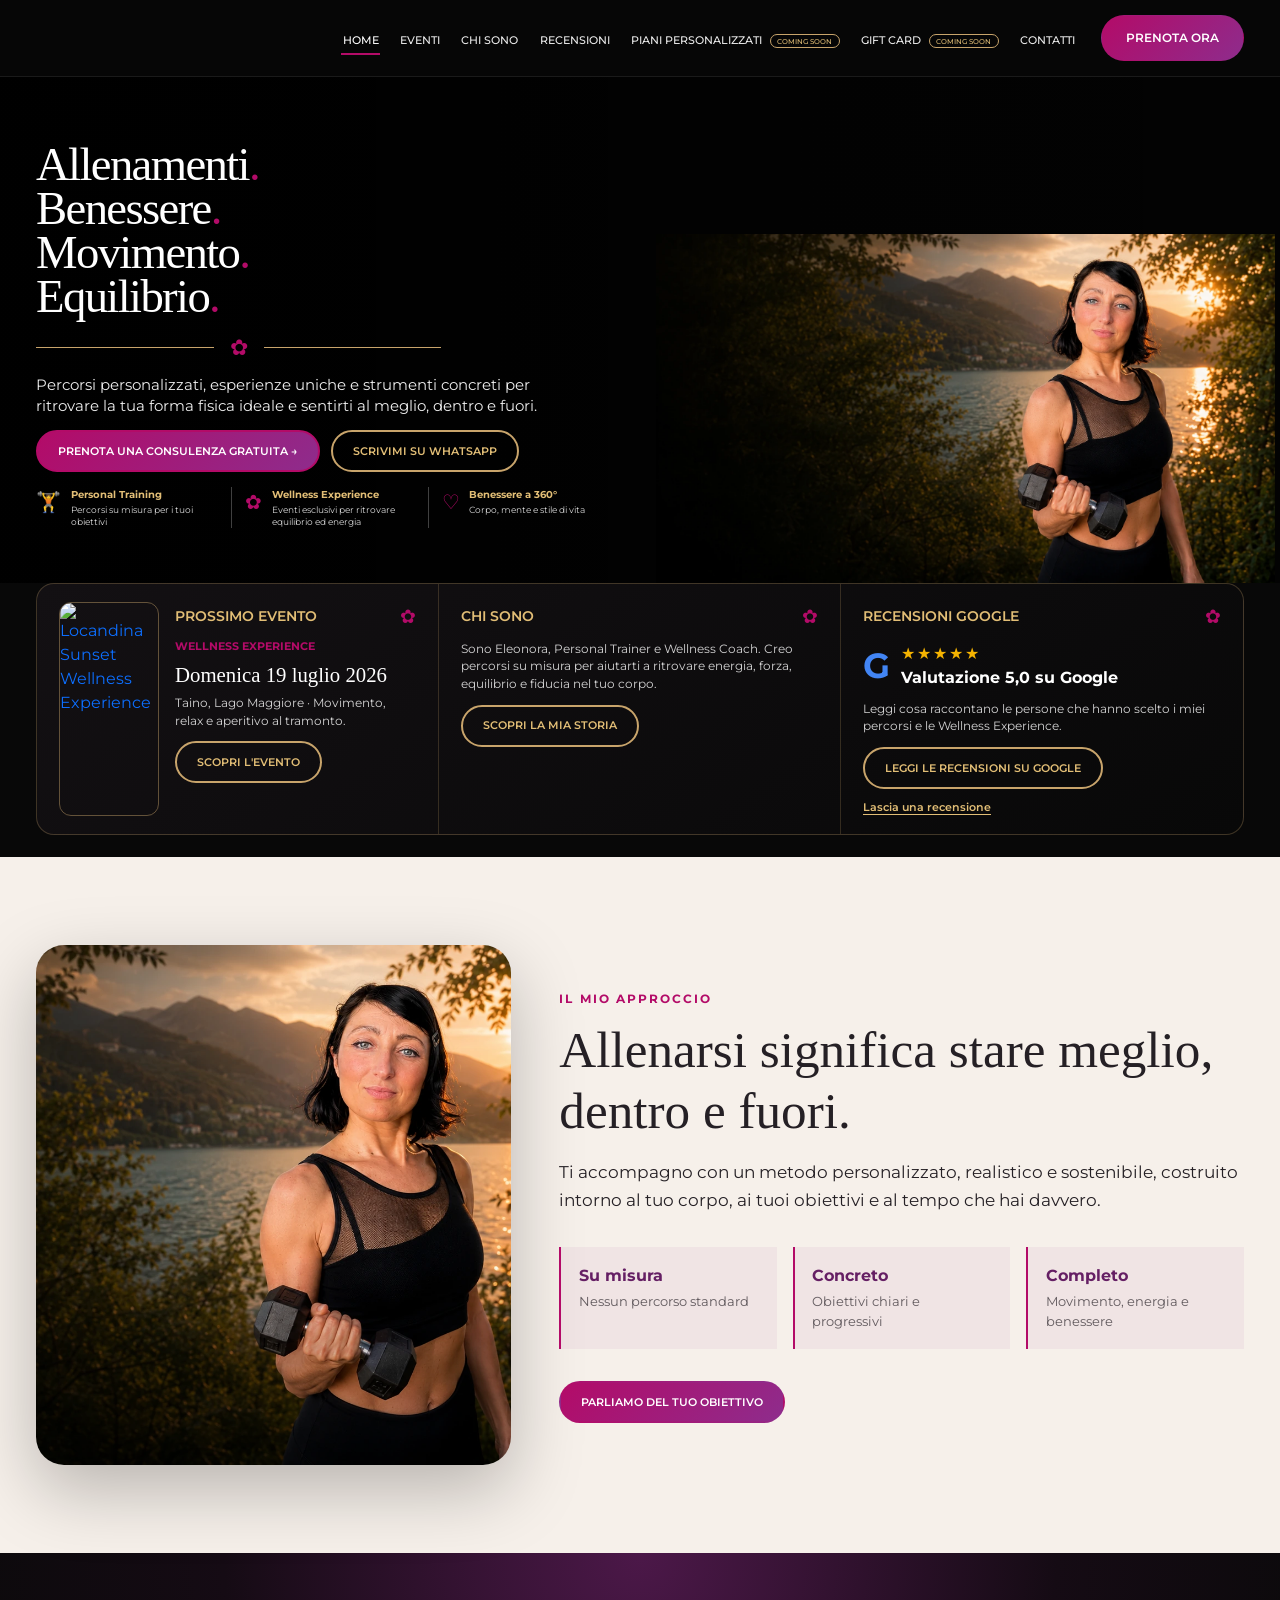
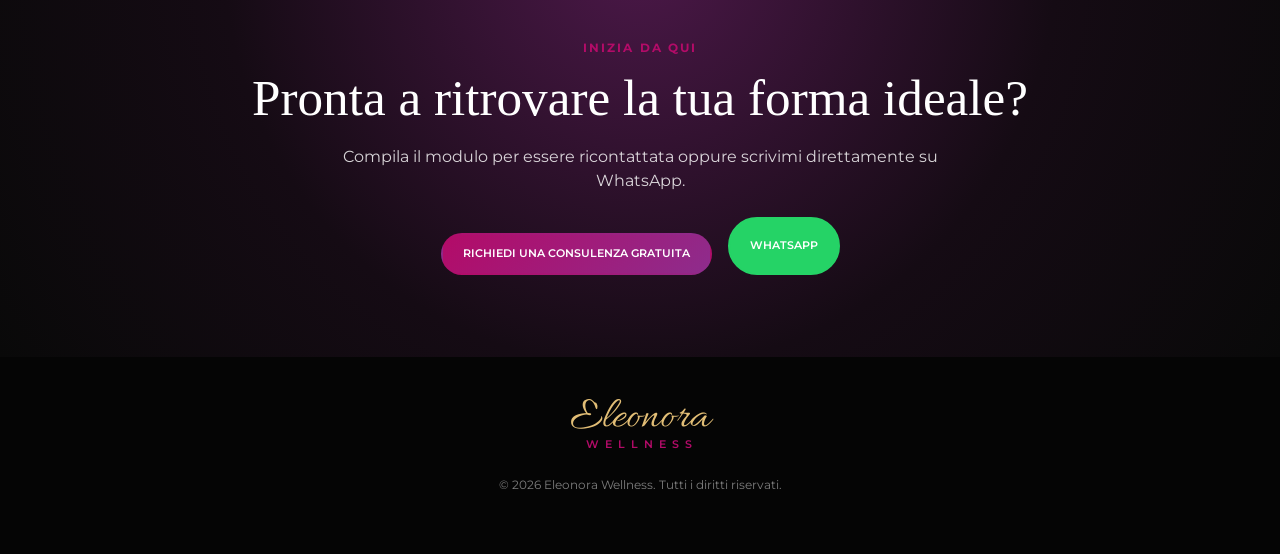
==== commit e709ff51: "Usa immagini ottimizzate per il web" ====
--- a/EleonoraWellness/index.html
+++ b/EleonoraWellness/index.html
@@ -23,7 +23,7 @@
     <nav class="navbar navbar-expand-xl navbar-dark" aria-label="Navigazione principale">
       <div class="container-fluid page-shell">
         <a class="navbar-brand brand-logo" href="index.html" aria-label="Eleonora Wellness - Home">
-          <img src="assets/images/logo-eleonora-wellness.png" alt="Eleonora Wellness" width="150" height="88">
+          <img src="assets/images/logo-eleonora-wellness.webp" alt="Eleonora Wellness" width="420" height="420">
         </a>
         <button class="navbar-toggler" type="button" data-bs-toggle="collapse" data-bs-target="#mainMenu" aria-controls="mainMenu" aria-expanded="false" aria-label="Apri il menu"><span class="navbar-toggler-icon"></span></button>
         <div class="collapse navbar-collapse justify-content-end" id="mainMenu">
@@ -76,7 +76,7 @@
         <div class="quick-grid">
           <article class="quick-card event-quick-card">
             <a class="event-poster-link" href="eventi.html" aria-label="Scopri la Wellness Experience del 19 luglio 2026">
-              <img class="event-poster-thumb" src="assets/images/locandina-wellness-experience.jpeg" alt="Locandina Sunset Wellness Experience" width="1128" height="1600">
+              <img class="event-poster-thumb" src="assets/images/locandina-wellness-experience.webp" alt="Locandina Sunset Wellness Experience" width="420" height="596">
             </a>
             <div class="event-card-copy">
               <div class="quick-card-header"><h2>Prossimo evento</h2><span aria-hidden="true">✿</span></div>
--- a/EleonoraWellness/assets/css/style.css
+++ b/EleonoraWellness/assets/css/style.css
@@ -11,3 +11,20 @@
 @media(max-width:575.98px){.page-shell,.section-container{width:min(100% - 24px,540px)}.logo-name{font-size:2.35rem}.hero-heading{font-size:clamp(2.35rem,11.5vw,3.35rem)}.hero-buttons{flex-direction:column}.btn-hero-primary,.btn-hero-secondary{width:100%}.hero-person{right:-40%;width:860px}.quick-card{padding:24px}.about-photo{min-height:420px}.cta-buttons{flex-direction:column}.cta-buttons .btn{width:100%}}
 /* pagine interne */
 .coming-page,.inner-page{min-height:100vh;color:var(--white);background:radial-gradient(circle at top right,#4c1849 0%,#140d13 45%,#070707 100%)}.coming-page{display:grid;place-items:center;padding:40px 20px}.coming-box{max-width:760px;padding:48px;text-align:center;border:1px solid rgba(200,164,107,.35);border-radius:28px;background:rgba(0,0,0,.45)}.coming-logo{display:inline-flex;margin:0 auto 2rem}.coming-box h1,.inner-page h1{margin:0 0 1rem;font-family:Georgia,"Times New Roman",serif;font-size:clamp(2.8rem,6vw,5rem);font-weight:400}.coming-box p,.inner-page p{color:rgba(255,255,255,.82);line-height:1.7}.event-info-box{max-width:760px;margin-top:2rem;padding:32px;border:1px solid rgba(200,164,107,.35);border-radius:24px;background:rgba(0,0,0,.35)}.contact-form{display:grid;max-width:760px;gap:1rem;margin-top:2rem}.contact-form label{display:grid;gap:.45rem;color:var(--gold-light);font-size:.85rem;font-weight:600}.contact-form input,.contact-form textarea{width:100%;padding:.9rem 1rem;border:1px solid rgba(200,164,107,.35);border-radius:14px;color:var(--white);background:rgba(255,255,255,.06);outline:none}.contact-form input:focus,.contact-form textarea:focus{border-color:var(--magenta)}
+
+/* Home refinements: sticky navigation, visual logo, event poster and Google reviews */
+.site-header{position:fixed;background:#070707}.navbar{background:rgba(7,7,7,.94);backdrop-filter:blur(12px)}
+.brand-logo{display:flex;width:154px;height:76px;align-items:center;margin-right:1.5rem;padding:0;overflow:hidden}
+.brand-logo img{width:154px;height:154px;max-width:none;object-fit:cover;object-position:center 60%}
+.hero-person{right:-5%;bottom:0;width:min(112%,960px);max-height:calc(clamp(500px,58vh,630px) + 35px)}
+.event-quick-card{display:grid;grid-template-columns:100px minmax(0,1fr);gap:16px}
+.event-poster-link{align-self:stretch;min-height:168px;overflow:hidden;border:1px solid rgba(200,164,107,.45);border-radius:12px}
+.event-poster-thumb{width:100%;height:100%;object-fit:cover;object-position:top center;transition:transform .25s ease}
+.event-poster-link:hover .event-poster-thumb{transform:scale(1.04)}
+.event-card-copy{min-width:0}
+.review-actions{display:flex;align-items:center;flex-wrap:wrap;gap:.65rem}
+.review-write-link{color:var(--gold-light);font-size:.68rem;font-weight:600;text-decoration:underline;text-underline-offset:3px}
+.review-write-link:hover{color:var(--white)}
+@media(max-width:1199.98px){.brand-logo{width:118px}.brand-logo img{width:130px;height:130px}.hero-person{right:-12%;width:850px}.event-quick-card{grid-template-columns:82px minmax(0,1fr);gap:12px}}
+@media(max-width:991.98px){.brand-logo{width:132px}.brand-logo img{width:140px;height:140px}.event-quick-card{grid-template-columns:120px minmax(0,1fr)}}
+@media(max-width:575.98px){.brand-logo{width:112px}.brand-logo img{width:122px;height:122px}.event-quick-card{grid-template-columns:88px minmax(0,1fr);gap:12px}.event-poster-link{min-height:150px}.review-actions{align-items:flex-start;flex-direction:column}}
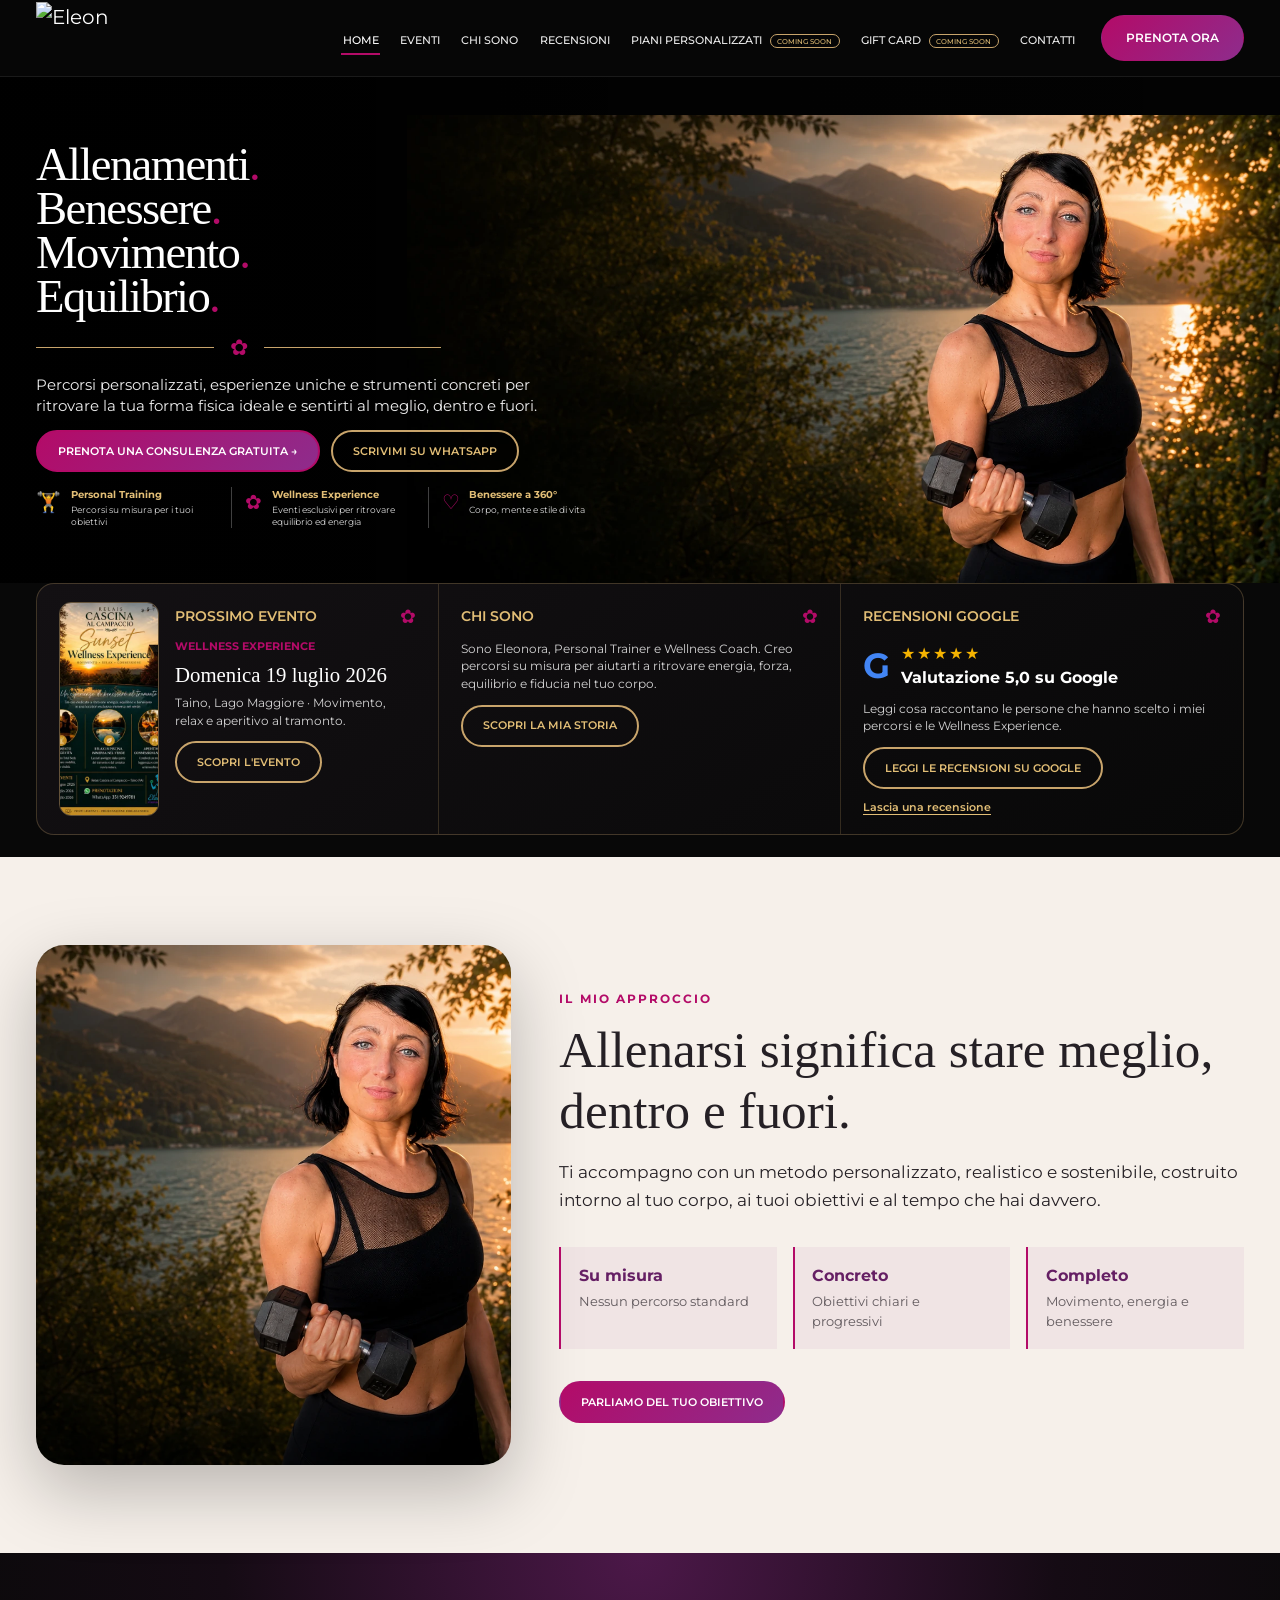
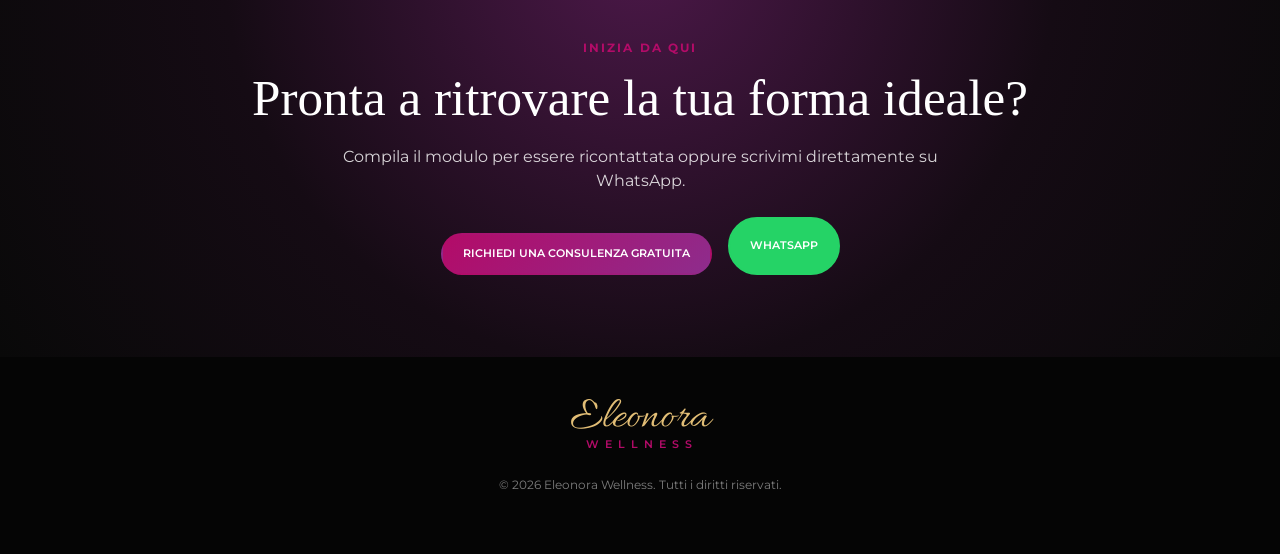
==== commit ef6c0d4b: "Usa il nuovo logo orizzontale" ====
--- a/EleonoraWellness/index.html
+++ b/EleonoraWellness/index.html
@@ -23,7 +23,7 @@
     <nav class="navbar navbar-expand-xl navbar-dark" aria-label="Navigazione principale">
       <div class="container-fluid page-shell">
         <a class="navbar-brand brand-logo" href="index.html" aria-label="Eleonora Wellness - Home">
-          <img src="assets/images/logo-eleonora-wellness.webp" alt="Eleonora Wellness" width="420" height="420">
+          <img src="assets/images/logo-eleonora-navbar.webp" alt="Eleonora Wellness" width="900" height="338">
         </a>
         <button class="navbar-toggler" type="button" data-bs-toggle="collapse" data-bs-target="#mainMenu" aria-controls="mainMenu" aria-expanded="false" aria-label="Apri il menu"><span class="navbar-toggler-icon"></span></button>
         <div class="collapse navbar-collapse justify-content-end" id="mainMenu">
--- a/EleonoraWellness/assets/css/style.css
+++ b/EleonoraWellness/assets/css/style.css
@@ -12,19 +12,18 @@
 /* pagine interne */
 .coming-page,.inner-page{min-height:100vh;color:var(--white);background:radial-gradient(circle at top right,#4c1849 0%,#140d13 45%,#070707 100%)}.coming-page{display:grid;place-items:center;padding:40px 20px}.coming-box{max-width:760px;padding:48px;text-align:center;border:1px solid rgba(200,164,107,.35);border-radius:28px;background:rgba(0,0,0,.45)}.coming-logo{display:inline-flex;margin:0 auto 2rem}.coming-box h1,.inner-page h1{margin:0 0 1rem;font-family:Georgia,"Times New Roman",serif;font-size:clamp(2.8rem,6vw,5rem);font-weight:400}.coming-box p,.inner-page p{color:rgba(255,255,255,.82);line-height:1.7}.event-info-box{max-width:760px;margin-top:2rem;padding:32px;border:1px solid rgba(200,164,107,.35);border-radius:24px;background:rgba(0,0,0,.35)}.contact-form{display:grid;max-width:760px;gap:1rem;margin-top:2rem}.contact-form label{display:grid;gap:.45rem;color:var(--gold-light);font-size:.85rem;font-weight:600}.contact-form input,.contact-form textarea{width:100%;padding:.9rem 1rem;border:1px solid rgba(200,164,107,.35);border-radius:14px;color:var(--white);background:rgba(255,255,255,.06);outline:none}.contact-form input:focus,.contact-form textarea:focus{border-color:var(--magenta)}
 
-/* Home refinements: sticky navigation, visual logo, event poster and Google reviews */
+/* Home refinements: fixed navigation, complete logo, event poster and reviews */
 .site-header{position:fixed;background:#070707}.navbar{background:rgba(7,7,7,.94);backdrop-filter:blur(12px)}
-.brand-logo{display:flex;width:154px;height:76px;align-items:center;margin-right:1.5rem;padding:0;overflow:hidden}
-.brand-logo img{width:154px;height:154px;max-width:none;object-fit:cover;object-position:center 60%}
-.hero-person{right:-5%;bottom:0;width:min(112%,960px);max-height:calc(clamp(500px,58vh,630px) + 35px)}
+.brand-logo{display:flex;width:96px;height:76px;align-items:center;justify-content:flex-start;margin-right:1.25rem;padding:0;overflow:visible}
+.brand-logo img{width:76px;height:76px;max-width:100%;object-fit:contain;object-position:center;transform:none}
+.hero-person{right:-4%;bottom:-35px;width:960px;max-width:none;max-height:610px}
 .event-quick-card{display:grid;grid-template-columns:100px minmax(0,1fr);gap:16px}
 .event-poster-link{align-self:stretch;min-height:168px;overflow:hidden;border:1px solid rgba(200,164,107,.45);border-radius:12px}
 .event-poster-thumb{width:100%;height:100%;object-fit:cover;object-position:top center;transition:transform .25s ease}
 .event-poster-link:hover .event-poster-thumb{transform:scale(1.04)}
-.event-card-copy{min-width:0}
-.review-actions{display:flex;align-items:center;flex-wrap:wrap;gap:.65rem}
-.review-write-link{color:var(--gold-light);font-size:.68rem;font-weight:600;text-decoration:underline;text-underline-offset:3px}
-.review-write-link:hover{color:var(--white)}
-@media(max-width:1199.98px){.brand-logo{width:118px}.brand-logo img{width:130px;height:130px}.hero-person{right:-12%;width:850px}.event-quick-card{grid-template-columns:82px minmax(0,1fr);gap:12px}}
-@media(max-width:991.98px){.brand-logo{width:132px}.brand-logo img{width:140px;height:140px}.event-quick-card{grid-template-columns:120px minmax(0,1fr)}}
-@media(max-width:575.98px){.brand-logo{width:112px}.brand-logo img{width:122px;height:122px}.event-quick-card{grid-template-columns:88px minmax(0,1fr);gap:12px}.event-poster-link{min-height:150px}.review-actions{align-items:flex-start;flex-direction:column}}
+.event-card-copy{min-width:0}.review-actions{display:flex;align-items:center;flex-wrap:wrap;gap:.65rem}
+.review-write-link{color:var(--gold-light);font-size:.68rem;font-weight:600;text-decoration:underline;text-underline-offset:3px}.review-write-link:hover{color:var(--white)}
+@media(max-width:1399.98px){.brand-logo{width:88px}.brand-logo img{width:72px;height:72px}.hero-person{right:-7%;bottom:-28px;width:880px}}
+@media(max-width:1199.98px){.brand-logo{width:78px}.brand-logo img{width:68px;height:68px}.hero-person{right:-10%;bottom:-22px;width:820px}.event-quick-card{grid-template-columns:82px minmax(0,1fr);gap:12px}}
+@media(max-width:991.98px){.brand-logo{width:88px}.brand-logo img{width:72px;height:72px}.hero-person{right:-10%;bottom:-20px;width:860px}.event-quick-card{grid-template-columns:120px minmax(0,1fr)}}
+@media(max-width:575.98px){.brand-logo{width:76px}.brand-logo img{width:64px;height:64px}.hero-person{right:-36%;bottom:auto;width:820px}.event-quick-card{grid-template-columns:88px minmax(0,1fr);gap:12px}.event-poster-link{min-height:150px}.review-actions{align-items:flex-start;flex-direction:column}}
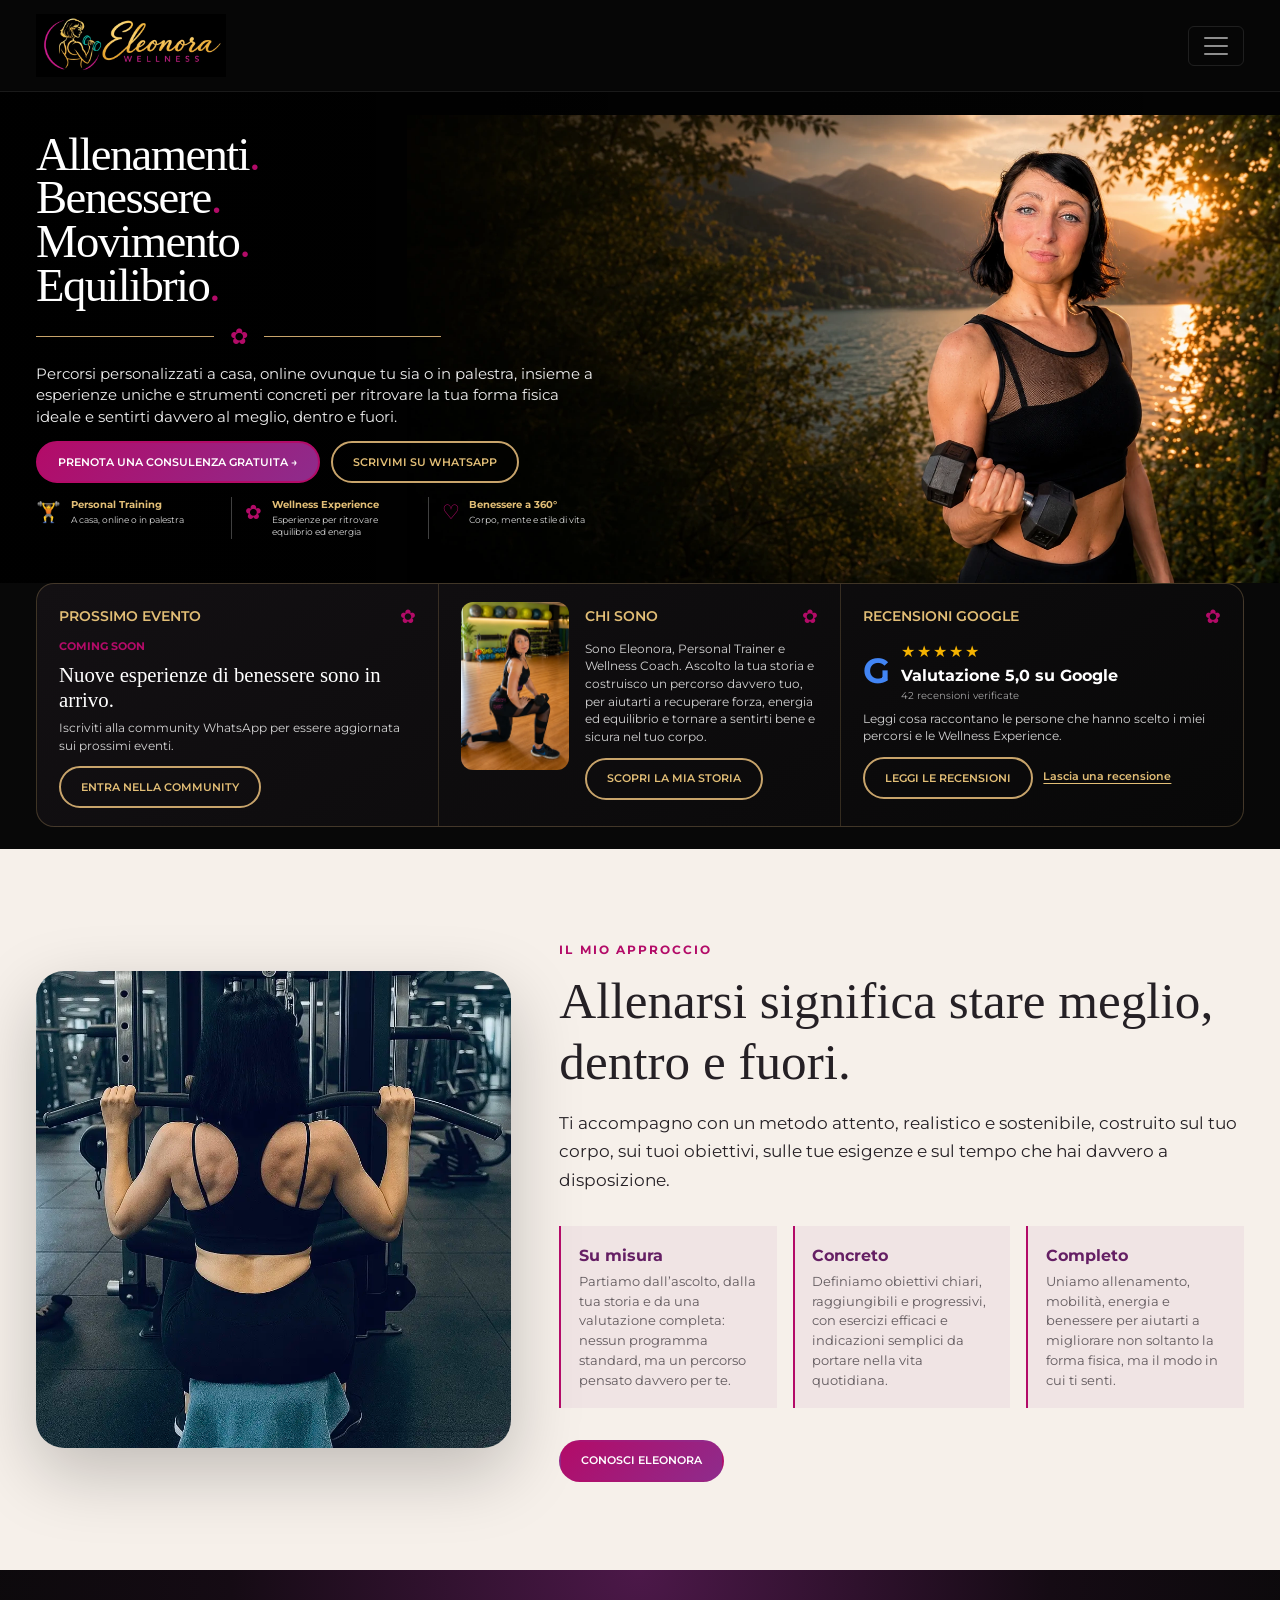
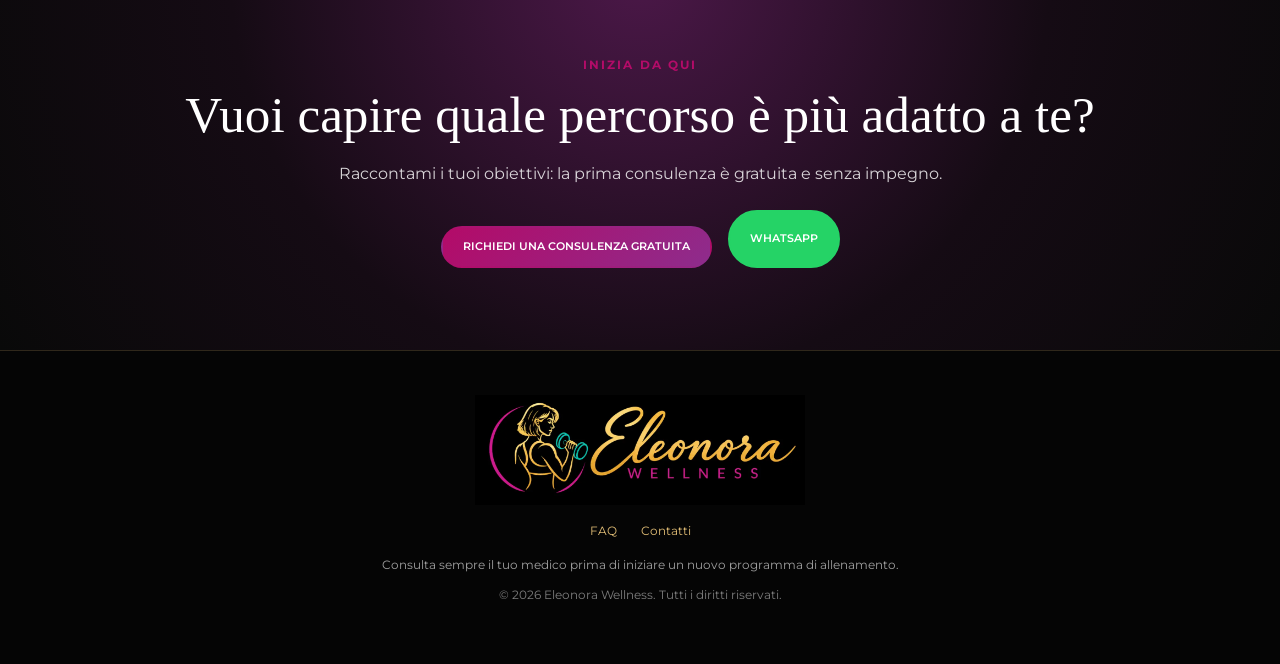
==== commit 099df035: "Rinnova sito Eleonora Wellness" ====
--- a/EleonoraWellness/index.html
+++ b/EleonoraWellness/index.html
@@ -1,139 +1,35 @@
 <!DOCTYPE html>
 <html lang="it">
 <head>
-  <meta charset="UTF-8">
-  <meta name="viewport" content="width=device-width, initial-scale=1.0">
+  <meta charset="UTF-8"><meta name="viewport" content="width=device-width, initial-scale=1.0">
   <title>Personal Trainer Lago Maggiore | Eleonora Wellness</title>
-  <meta name="description" content="Personal training, wellness experience ed eventi sul Lago Maggiore. Percorsi personalizzati per ritrovare forma fisica, energia ed equilibrio.">
-  <meta name="robots" content="index, follow, max-image-preview:large">
+  <meta name="description" content="Personal training a casa, online e in palestra, percorsi personalizzati e Wellness Experience sul Lago Maggiore.">
   <link rel="canonical" href="https://www.eleonorawellness.it/">
-  <meta property="og:type" content="website">
-  <meta property="og:locale" content="it_IT">
-  <meta property="og:site_name" content="Eleonora Wellness">
-  <meta property="og:title" content="Eleonora Wellness | Personal Trainer e Wellness Experience">
-  <meta property="og:description" content="Percorsi personalizzati, wellness experience ed eventi sul Lago Maggiore.">
-  <meta property="og:url" content="https://www.eleonorawellness.it/">
-  <meta property="og:image" content="https://www.eleonorawellness.it/assets/images/hero-eleonora.webp">
-  <link href="https://cdn.jsdelivr.net/npm/bootstrap@5.3.7/dist/css/bootstrap.min.css" rel="stylesheet">
-  <link href="https://fonts.googleapis.com/css2?family=Allura&family=Montserrat:wght@300;400;500;600;700&display=swap" rel="stylesheet">
-  <link rel="stylesheet" href="assets/css/style.css">
+  <meta property="og:type" content="website"><meta property="og:locale" content="it_IT"><meta property="og:site_name" content="Eleonora Wellness"><meta property="og:title" content="Eleonora Wellness | Personal Trainer e Wellness Coach"><meta property="og:description" content="Percorsi personalizzati, movimento ed esperienze di benessere."><meta property="og:url" content="https://www.eleonorawellness.it/"><meta property="og:image" content="https://www.eleonorawellness.it/assets/images/hero-eleonora.webp">
+  <!-- Google Tag Manager --><script>(function(w,d,s,l,i){w[l]=w[l]||[];w[l].push({'gtm.start':new Date().getTime(),event:'gtm.js'});var f=d.getElementsByTagName(s)[0],j=d.createElement(s),dl=l!='dataLayer'?'&l='+l:'';j.async=true;j.src='https://www.googletagmanager.com/gtm.js?id='+i+dl;f.parentNode.insertBefore(j,f);})(window,document,'script','dataLayer','GTM-T9KH394H');</script><!-- End Google Tag Manager -->
+  <link href="https://cdn.jsdelivr.net/npm/bootstrap@5.3.7/dist/css/bootstrap.min.css" rel="stylesheet"><link href="https://fonts.googleapis.com/css2?family=Allura&family=Montserrat:wght@300;400;500;600;700&display=swap" rel="stylesheet"><link rel="stylesheet" href="assets/css/style.css">
 </head>
-<body>
-  <header class="site-header">
-    <nav class="navbar navbar-expand-xl navbar-dark" aria-label="Navigazione principale">
-      <div class="container-fluid page-shell">
-        <a class="navbar-brand brand-logo" href="index.html" aria-label="Eleonora Wellness - Home">
-          <img src="assets/images/logo-eleonora-navbar.webp" alt="Eleonora Wellness" width="900" height="338">
-        </a>
-        <button class="navbar-toggler" type="button" data-bs-toggle="collapse" data-bs-target="#mainMenu" aria-controls="mainMenu" aria-expanded="false" aria-label="Apri il menu"><span class="navbar-toggler-icon"></span></button>
-        <div class="collapse navbar-collapse justify-content-end" id="mainMenu">
-          <ul class="navbar-nav align-items-xl-center">
-            <li class="nav-item"><a class="nav-link active" aria-current="page" href="index.html">Home</a></li>
-            <li class="nav-item"><a class="nav-link" href="eventi.html">Eventi</a></li>
-            <li class="nav-item"><a class="nav-link" href="#chi-sono">Chi sono</a></li>
-            <li class="nav-item"><a class="nav-link" href="#recensioni">Recensioni</a></li>
-            <li class="nav-item"><a class="nav-link" href="piani-personalizzati.html">Piani personalizzati <span class="coming-soon-badge">Coming soon</span></a></li>
-            <li class="nav-item"><a class="nav-link" href="gift-card.html">Gift Card <span class="coming-soon-badge">Coming soon</span></a></li>
-            <li class="nav-item"><a class="nav-link" href="contatti.html">Contatti</a></li>
-          </ul>
-          <a href="contatti.html" class="btn btn-book-navbar" data-track="navbar-book-now">Prenota ora</a>
-        </div>
-      </div>
-    </nav>
-  </header>
+<body data-page="home">
+  <!-- Google Tag Manager (noscript) --><noscript><iframe src="https://www.googletagmanager.com/ns.html?id=GTM-T9KH394H" height="0" width="0" style="display:none;visibility:hidden"></iframe></noscript><!-- End Google Tag Manager (noscript) -->
+  <div data-site-header></div>
+  <main>
+    <section class="hero-section" aria-labelledby="hero-title"><div class="hero-shade" aria-hidden="true"></div><div class="container-fluid page-shell hero-shell">
+      <div class="hero-copy"><h1 class="hero-heading" id="hero-title"><span>Allenamenti<span class="hero-dot">.</span></span><span>Benessere<span class="hero-dot">.</span></span><span>Movimento<span class="hero-dot">.</span></span><span>Equilibrio<span class="hero-dot">.</span></span></h1><div class="hero-divider" aria-hidden="true"><span></span><span class="lotus-symbol">✿</span><span></span></div>
+        <p class="hero-description">Percorsi personalizzati a casa, online ovunque tu sia o in palestra, insieme a esperienze uniche e strumenti concreti per ritrovare la tua forma fisica ideale e sentirti davvero al meglio, dentro e fuori.</p>
+        <div class="hero-buttons"><a href="contatti.html" class="btn btn-hero-primary" data-track="hero-book-consultation">Prenota una consulenza gratuita →</a><a href="https://wa.me/393519249781" class="btn btn-hero-secondary" data-track="hero-whatsapp">Scrivimi su WhatsApp</a></div>
+        <div class="hero-features"><div class="hero-feature"><div class="feature-icon">🏋️</div><div><strong>Personal Training</strong><span>A casa, online o in palestra</span></div></div><div class="hero-feature"><div class="feature-icon lotus-icon">✿</div><div><strong>Wellness Experience</strong><span>Esperienze per ritrovare equilibrio ed energia</span></div></div><div class="hero-feature"><div class="feature-icon heart-icon">♡</div><div><strong>Benessere a 360°</strong><span>Corpo, mente e stile di vita</span></div></div></div>
+      </div><div class="hero-visual"><img src="assets/images/hero-eleonora.webp" alt="Eleonora, personal trainer e wellness coach sul Lago Maggiore" class="hero-person" width="1668" height="943"></div>
+    </div></section>
 
-  <main>
-    <section class="hero-section" aria-labelledby="hero-title">
-      <div class="hero-shade" aria-hidden="true"></div>
-      <div class="container-fluid page-shell hero-shell">
-        <div class="hero-copy">
-          <h1 class="hero-heading" id="hero-title">
-            <span>Allenamenti<span class="hero-dot">.</span></span>
-            <span>Benessere<span class="hero-dot">.</span></span>
-            <span>Movimento<span class="hero-dot">.</span></span>
-            <span>Equilibrio<span class="hero-dot">.</span></span>
-          </h1>
-          <div class="hero-divider" aria-hidden="true"><span></span><span class="lotus-symbol">✿</span><span></span></div>
-          <p class="hero-description">Percorsi personalizzati, esperienze uniche e strumenti concreti per ritrovare la tua forma fisica ideale e sentirti al meglio, dentro e fuori.</p>
-          <div class="hero-buttons">
-            <a href="contatti.html" class="btn btn-hero-primary" data-track="hero-book-consultation">Prenota una consulenza gratuita →</a>
-            <a href="https://wa.me/" class="btn btn-hero-secondary" data-track="hero-whatsapp">Scrivimi su WhatsApp</a>
-          </div>
-          <div class="hero-features">
-            <div class="hero-feature"><div class="feature-icon" aria-hidden="true">🏋️</div><div><strong>Personal Training</strong><span>Percorsi su misura per i tuoi obiettivi</span></div></div>
-            <div class="hero-feature"><div class="feature-icon lotus-icon" aria-hidden="true">✿</div><div><strong>Wellness Experience</strong><span>Eventi esclusivi per ritrovare equilibrio ed energia</span></div></div>
-            <div class="hero-feature"><div class="feature-icon heart-icon" aria-hidden="true">♡</div><div><strong>Benessere a 360°</strong><span>Corpo, mente e stile di vita</span></div></div>
-          </div>
-        </div>
-        <div class="hero-visual">
-          <img src="assets/images/hero-eleonora.webp" alt="Eleonora, personal trainer e wellness coach sul Lago Maggiore" class="hero-person" width="1668" height="943">
-        </div>
-      </div>
-    </section>
+    <section class="quick-panels" aria-label="In evidenza"><div class="container-fluid page-shell"><div class="quick-grid">
+      <article class="quick-card event-quick-card" data-next-event><p>Caricamento prossimo evento…</p></article>
+      <article class="quick-card quick-about" id="chi-sono"><img src="assets/images/chi-sono-eleonora.webp" alt="Eleonora durante un allenamento in palestra" width="1050" height="1400" loading="lazy"><div><div class="quick-card-header"><h2>Chi sono</h2><span>✿</span></div><p>Sono Eleonora, Personal Trainer e Wellness Coach. Ascolto la tua storia e costruisco un percorso davvero tuo, per aiutarti a recuperare forza, energia ed equilibrio e tornare a sentirti bene e sicura nel tuo corpo.</p><a class="btn btn-card-outline" href="chi-sono.html">Scopri la mia storia</a></div></article>
+      <article class="quick-card" id="recensioni"><div class="quick-card-header"><h2>Recensioni Google</h2><span>✿</span></div><div class="google-rating"><span class="google-g">G</span><div><div class="stars" aria-label="Cinque stelle">★★★★★</div><strong>Valutazione 5,0 su Google</strong><small>42 recensioni verificate</small></div></div><p>Leggi cosa raccontano le persone che hanno scelto i miei percorsi e le Wellness Experience.</p><div class="review-actions"><a class="btn btn-card-outline" target="_blank" rel="noopener noreferrer" href="https://maps.app.goo.gl/sXKbxazbgANV4qG49">Leggi le recensioni</a><a class="review-write-link" target="_blank" rel="noopener noreferrer" href="https://g.page/r/CVtw4mp88mEpEAE/review">Lascia una recensione</a></div></article>
+    </div></div></section>
 
-    <section class="quick-panels" aria-label="In evidenza">
-      <div class="container-fluid page-shell">
-        <div class="quick-grid">
-          <article class="quick-card event-quick-card">
-            <a class="event-poster-link" href="eventi.html" aria-label="Scopri la Wellness Experience del 19 luglio 2026">
-              <img class="event-poster-thumb" src="assets/images/locandina-wellness-experience.webp" alt="Locandina Sunset Wellness Experience" width="420" height="596">
-            </a>
-            <div class="event-card-copy">
-              <div class="quick-card-header"><h2>Prossimo evento</h2><span aria-hidden="true">✿</span></div>
-              <p class="quick-kicker">Wellness Experience</p>
-              <h3>Domenica 19 luglio 2026</h3>
-              <p>Taino, Lago Maggiore · Movimento, relax e aperitivo al tramonto.</p>
-              <a class="btn btn-card-outline" href="eventi.html">Scopri l'evento</a>
-            </div>
-          </article>
-          <article class="quick-card" id="chi-sono">
-            <div class="quick-card-header"><h2>Chi sono</h2><span aria-hidden="true">✿</span></div>
-            <p>Sono Eleonora, Personal Trainer e Wellness Coach. Creo percorsi su misura per aiutarti a ritrovare energia, forza, equilibrio e fiducia nel tuo corpo.</p>
-            <a class="btn btn-card-outline" href="#about-section">Scopri la mia storia</a>
-          </article>
-          <article class="quick-card" id="recensioni">
-            <div class="quick-card-header"><h2>Recensioni Google</h2><span aria-hidden="true">✿</span></div>
-            <div class="google-rating"><span class="google-g">G</span><div><div class="stars" aria-label="Cinque stelle">★★★★★</div><strong>Valutazione 5,0 su Google</strong></div></div>
-            <p>Leggi cosa raccontano le persone che hanno scelto i miei percorsi e le Wellness Experience.</p>
-            <div class="review-actions"><a class="btn btn-card-outline" target="_blank" rel="noopener noreferrer" href="https://maps.app.goo.gl/sXKbxazbgANV4qG49">Leggi le recensioni su Google</a><a class="review-write-link" target="_blank" rel="noopener noreferrer" href="https://g.page/r/CVtw4mp88mEpEAE/review">Lascia una recensione</a></div>
-          </article>
-        </div>
-      </div>
-    </section>
-
-    <section class="section section-light" id="about-section">
-      <div class="container-fluid section-container">
-        <div class="row align-items-center g-5">
-          <div class="col-lg-5"><div class="about-photo" role="img" aria-label="Eleonora, personal trainer e wellness coach"></div></div>
-          <div class="col-lg-7">
-            <span class="eyebrow">Il mio approccio</span>
-            <h2>Allenarsi significa stare meglio, dentro e fuori.</h2>
-            <p class="lead-copy">Ti accompagno con un metodo personalizzato, realistico e sostenibile, costruito intorno al tuo corpo, ai tuoi obiettivi e al tempo che hai davvero.</p>
-            <div class="about-points"><div><strong>Su misura</strong><span>Nessun percorso standard</span></div><div><strong>Concreto</strong><span>Obiettivi chiari e progressivi</span></div><div><strong>Completo</strong><span>Movimento, energia e benessere</span></div></div>
-            <a href="contatti.html" class="btn btn-section">Parliamo del tuo obiettivo</a>
-          </div>
-        </div>
-      </div>
-    </section>
-
-    <section class="contact-cta">
-      <div class="container-fluid section-container text-center">
-        <span class="eyebrow">Inizia da qui</span>
-        <h2>Pronta a ritrovare la tua forma ideale?</h2>
-        <p>Compila il modulo per essere ricontattata oppure scrivimi direttamente su WhatsApp.</p>
-        <div class="cta-buttons"><a href="contatti.html" class="btn btn-section">Richiedi una consulenza gratuita</a><a href="https://wa.me/" class="btn btn-whatsapp">WhatsApp</a></div>
-      </div>
-    </section>
+    <section class="section section-light" id="about-section"><div class="container-fluid section-container"><div class="row align-items-center g-5"><div class="col-lg-5"><img class="about-image" src="assets/images/allenamento-eleonora.webp" alt="Allenamento guidato in palestra" width="923" height="927" loading="lazy"></div><div class="col-lg-7"><span class="eyebrow">Il mio approccio</span><h2>Allenarsi significa stare meglio, dentro e fuori.</h2><p class="lead-copy">Ti accompagno con un metodo attento, realistico e sostenibile, costruito sul tuo corpo, sui tuoi obiettivi, sulle tue esigenze e sul tempo che hai davvero a disposizione.</p><div class="about-points"><div><strong>Su misura</strong><span>Partiamo dall’ascolto, dalla tua storia e da una valutazione completa: nessun programma standard, ma un percorso pensato davvero per te.</span></div><div><strong>Concreto</strong><span>Definiamo obiettivi chiari, raggiungibili e progressivi, con esercizi efficaci e indicazioni semplici da portare nella vita quotidiana.</span></div><div><strong>Completo</strong><span>Uniamo allenamento, mobilità, energia e benessere per aiutarti a migliorare non soltanto la forma fisica, ma il modo in cui ti senti.</span></div></div><a href="chi-sono.html" class="btn btn-section">Conosci Eleonora</a></div></div></div></section>
+    <section class="contact-cta"><div class="container-fluid section-container text-center"><span class="eyebrow">Inizia da qui</span><h2>Vuoi capire quale percorso è più adatto a te?</h2><p>Raccontami i tuoi obiettivi: la prima consulenza è gratuita e senza impegno.</p><div class="cta-buttons"><a href="contatti.html" class="btn btn-section">Richiedi una consulenza gratuita</a><a href="https://wa.me/393519249781" class="btn btn-whatsapp">WhatsApp</a></div></div></section>
   </main>
-
-  <footer class="site-footer">
-    <div class="container-fluid section-container footer-inner">
-      <a class="text-logo footer-logo" href="index.html"><span class="logo-name">Eleonora</span><span class="logo-wellness">Wellness</span></a>
-      <p class="footer-small">© <span id="currentYear"></span> Eleonora Wellness. Tutti i diritti riservati.</p>
-    </div>
-  </footer>
-
-  <script src="https://cdn.jsdelivr.net/npm/bootstrap@5.3.7/dist/js/bootstrap.bundle.min.js"></script>
-  <script src="assets/js/main.js"></script>
-</body>
-</html>
+  <div data-site-footer></div>
+  <script src="https://cdn.jsdelivr.net/npm/bootstrap@5.3.7/dist/js/bootstrap.bundle.min.js"></script><script src="assets/js/components.js"></script><script src="assets/js/events.js"></script><script src="assets/js/main.js"></script>
+</body></html>
--- a/EleonoraWellness/assets/css/style.css
+++ b/EleonoraWellness/assets/css/style.css
@@ -14,8 +14,8 @@
 
 /* Home refinements: fixed navigation, complete logo, event poster and reviews */
 .site-header{position:fixed;background:#070707}.navbar{background:rgba(7,7,7,.94);backdrop-filter:blur(12px)}
-.brand-logo{display:flex;width:96px;height:76px;align-items:center;justify-content:flex-start;margin-right:1.25rem;padding:0;overflow:visible}
-.brand-logo img{width:76px;height:76px;max-width:100%;object-fit:contain;object-position:center;transform:none}
+.brand-logo{display:flex;width:225px;height:76px;align-items:center;justify-content:flex-start;margin-right:1.25rem;padding:0;overflow:visible}
+.brand-logo img{width:225px;height:76px;max-width:100%;object-fit:contain;object-position:left center;transform:none}
 .hero-person{right:-4%;bottom:-35px;width:960px;max-width:none;max-height:610px}
 .event-quick-card{display:grid;grid-template-columns:100px minmax(0,1fr);gap:16px}
 .event-poster-link{align-self:stretch;min-height:168px;overflow:hidden;border:1px solid rgba(200,164,107,.45);border-radius:12px}
@@ -23,7 +23,35 @@
 .event-poster-link:hover .event-poster-thumb{transform:scale(1.04)}
 .event-card-copy{min-width:0}.review-actions{display:flex;align-items:center;flex-wrap:wrap;gap:.65rem}
 .review-write-link{color:var(--gold-light);font-size:.68rem;font-weight:600;text-decoration:underline;text-underline-offset:3px}.review-write-link:hover{color:var(--white)}
-@media(max-width:1399.98px){.brand-logo{width:88px}.brand-logo img{width:72px;height:72px}.hero-person{right:-7%;bottom:-28px;width:880px}}
-@media(max-width:1199.98px){.brand-logo{width:78px}.brand-logo img{width:68px;height:68px}.hero-person{right:-10%;bottom:-22px;width:820px}.event-quick-card{grid-template-columns:82px minmax(0,1fr);gap:12px}}
-@media(max-width:991.98px){.brand-logo{width:88px}.brand-logo img{width:72px;height:72px}.hero-person{right:-10%;bottom:-20px;width:860px}.event-quick-card{grid-template-columns:120px minmax(0,1fr)}}
-@media(max-width:575.98px){.brand-logo{width:76px}.brand-logo img{width:64px;height:64px}.hero-person{right:-36%;bottom:auto;width:820px}.event-quick-card{grid-template-columns:88px minmax(0,1fr);gap:12px}.event-poster-link{min-height:150px}.review-actions{align-items:flex-start;flex-direction:column}}
+@media(max-width:1399.98px){.brand-logo{width:185px}.brand-logo img{width:185px;height:72px}.hero-person{right:-7%;bottom:-28px;width:880px}}
+@media(max-width:1199.98px){.brand-logo{width:145px}.brand-logo img{width:145px;height:68px}.hero-person{right:-10%;bottom:-22px;width:820px}.event-quick-card{grid-template-columns:82px minmax(0,1fr);gap:12px}}
+@media(max-width:991.98px){.brand-logo{width:180px}.brand-logo img{width:180px;height:72px}.hero-person{right:-10%;bottom:-20px;width:860px}.event-quick-card{grid-template-columns:120px minmax(0,1fr)}}
+@media(max-width:575.98px){.brand-logo{width:145px}.brand-logo img{width:145px;height:64px}.hero-person{right:-36%;bottom:auto;width:820px}.event-quick-card{grid-template-columns:88px minmax(0,1fr);gap:12px}.event-poster-link{min-height:150px}.review-actions{align-items:flex-start;flex-direction:column}}
+
+/* Shared premium navigation */
+.site-header{top:0;right:0;left:0;transition:.3s ease}.navbar{min-height:92px;transition:min-height .3s ease,background .3s ease}.site-header.is-scrolled .navbar{min-height:72px;background:rgba(5,5,5,.88);box-shadow:0 10px 30px rgba(0,0,0,.25)}
+.brand-logo{width:250px;height:88px;flex:0 0 auto}.brand-logo img{width:250px;height:84px}.navbar-nav{gap:.72rem}.nav-link{font-size:.61rem}.instagram-link{display:grid;width:38px;height:38px;place-items:center;margin-left:1rem;color:var(--gold-light)}.instagram-link svg{width:22px;fill:none;stroke:currentColor;stroke-width:1.8}.instagram-link:hover{color:var(--magenta)}
+.page-with-header{padding-top:92px}.inner-page,.contact-page,.event-detail{color:var(--white);background:#080808}.inner-page h1,.contact-page h1,.event-detail h1{font-family:Georgia,"Times New Roman",serif;font-weight:400}.inner-page h2,.contact-page h2,.event-detail h2{font-family:Georgia,"Times New Roman",serif}
+:focus-visible{outline:3px solid var(--gold-light);outline-offset:4px;border-radius:6px}
+
+/* Home */
+.quick-about{display:grid;grid-template-columns:108px 1fr;gap:16px}.quick-about>img{width:108px;height:168px;object-fit:cover;object-position:center;border-radius:12px}.google-rating small{display:block;color:rgba(255,255,255,.62);font-size:.62rem}.community-mini{margin-top:.65rem!important}.community-link,.community-final a{color:var(--gold-light);font-size:.7rem;font-weight:700;text-decoration:underline;text-underline-offset:3px}.event-coming{grid-column:1/-1}.about-image{width:100%;max-height:560px;object-fit:cover;border-radius:28px;box-shadow:0 25px 70px rgba(0,0,0,.22)}
+
+/* Footer */
+.site-footer{border-top:1px solid rgba(200,164,107,.22)}.footer-logo-image{display:block;width:330px;margin-bottom:1.1rem}.footer-links{display:flex;gap:1.5rem;margin-bottom:1rem}.footer-links a{color:var(--gold-light);font-size:.78rem}.medical-note{max-width:680px;margin-bottom:.7rem;color:rgba(255,255,255,.62);font-size:.72rem}
+
+/* Shared inner content */
+.inner-hero,.events-hero,.contact-hero,.event-detail-hero{padding:86px 0;background:radial-gradient(circle at top right,#4c1849 0%,#140d13 48%,#070707 100%)}.inner-hero-grid,.event-detail-grid{display:grid;grid-template-columns:1.15fr .85fr;align-items:center;gap:60px}.inner-hero h1,.events-hero h1,.contact-hero h1,.event-detail-hero h1{font-size:clamp(2.8rem,5vw,5.2rem);line-height:1.03}.inner-hero img{width:100%;max-height:650px;object-fit:cover;object-position:center 35%;border-radius:28px;box-shadow:0 25px 70px rgba(0,0,0,.35)}.content-section,.reviews-section,.gallery-section,.contact-content{padding:88px 0}.story-copy{max-width:980px}.story-copy p{font-size:1rem;line-height:1.85;color:rgba(255,255,255,.84)}.story-copy h2{margin:3rem 0 1rem;color:var(--gold-light);font-size:2.1rem}.specialty-grid,.check-grid{display:grid;grid-template-columns:repeat(3,1fr);gap:12px;padding:0;list-style:none}.specialty-grid li,.check-grid li{padding:15px 18px;border:1px solid rgba(200,164,107,.25);border-radius:12px;background:rgba(255,255,255,.035)}.specialty-grid li::before,.check-grid li::before,.benefit-list li::before{content:"✓";margin-right:.65rem;color:var(--magenta);font-weight:700}.reviews-section,.alternate{background:#120e11}.testimonial-grid{display:grid;grid-template-columns:repeat(3,1fr);gap:24px;margin:36px 0}.testimonial-grid blockquote,.info-card,.form-card,.event-list-card{padding:28px;border:1px solid rgba(200,164,107,.25);border-radius:22px;background:linear-gradient(145deg,rgba(255,255,255,.06),rgba(0,0,0,.35));box-shadow:0 20px 45px rgba(0,0,0,.18)}.testimonial-grid p{color:rgba(255,255,255,.8);line-height:1.7}.testimonial-grid cite{color:var(--gold-light)}
+
+/* Events */
+.events-grid{display:grid;grid-template-columns:repeat(3,1fr);gap:26px;margin-top:28px}.event-list-card{padding:0;overflow:hidden}.event-list-image img{width:100%;height:340px;object-fit:cover;object-position:top}.event-list-copy{padding:24px}.event-list-copy h3{font-family:Georgia,"Times New Roman",serif;font-size:1.65rem}.event-status,.coming-soon-large{display:inline-flex;padding:.38rem .75rem;border:1px solid var(--gold);border-radius:999px;color:var(--gold-light);font-size:.67rem;font-weight:700;text-transform:uppercase}.event-price{color:var(--gold-light)!important;font-weight:700}.past-title{margin-top:80px}.empty-events{grid-column:1/-1;padding:44px;border:1px dashed rgba(200,164,107,.4);border-radius:22px;text-align:center}.community-cta{padding:78px 0;background:radial-gradient(circle at top,#4c1849,#090909 70%)}
+.event-detail-grid{grid-template-columns:1fr 380px}.event-detail-grid>img{width:100%;max-height:630px;object-fit:cover;object-position:top;border-radius:25px;box-shadow:0 25px 70px rgba(0,0,0,.35)}.event-facts{padding:32px 0;border-top:1px solid rgba(200,164,107,.25);border-bottom:1px solid rgba(200,164,107,.25);background:#100d0f}.facts-grid{display:grid;grid-template-columns:repeat(4,1fr)}.facts-grid div{padding:12px 24px;border-right:1px solid rgba(200,164,107,.25)}.facts-grid div:last-child{border:0}.facts-grid strong,.facts-grid span{display:block}.facts-grid strong{color:var(--gold-light)}.facts-grid span{margin-top:.4rem;color:rgba(255,255,255,.75)}.section-heading{margin-bottom:38px}.program-list{max-width:980px}.program-list article{display:grid;grid-template-columns:100px 1fr;gap:28px;padding:26px 0;border-bottom:1px solid rgba(200,164,107,.2)}.program-list time{color:var(--magenta);font-family:Georgia,"Times New Roman",serif;font-size:2rem}.program-list h3{color:var(--gold-light)}.program-list p,.split-sections p{color:rgba(255,255,255,.78);line-height:1.75}.split-sections{display:grid;grid-template-columns:1fr 1fr;gap:60px}.check-grid{grid-template-columns:1fr 1fr}.event-gallery{display:grid;grid-template-columns:repeat(3,1fr);gap:20px}.event-gallery img{width:100%;height:460px;object-fit:cover;border-radius:20px;transition:.25s ease}.event-gallery a:hover img{transform:translateY(-5px);box-shadow:0 20px 45px rgba(0,0,0,.3)}.muted-copy{color:rgba(255,255,255,.58)}.community-final{margin-top:1.5rem!important}
+
+/* Contact conversion page */
+.contact-intro{max-width:900px;margin:0 auto;color:rgba(255,255,255,.84);line-height:1.75}.contact-actions{display:flex;align-items:center;justify-content:center;gap:18px;margin-top:30px}.contact-actions>div{display:flex;flex-direction:column;gap:5px}.contact-actions small{color:rgba(255,255,255,.58)}.btn-large{min-height:54px;padding:.85rem 1.7rem}.contact-grid{display:grid;grid-template-columns:minmax(0,65fr) minmax(300px,35fr);gap:32px;align-items:start}.form-card,.info-card{transition:.25s ease}.form-card:hover,.info-card:hover{transform:translateY(-3px);box-shadow:0 24px 55px rgba(0,0,0,.28)}.form-card{padding:40px}.contact-form{max-width:none;margin-top:28px}.contact-form label{display:block;margin-bottom:-.45rem}.contact-form input,.contact-form select,.contact-form textarea{width:100%;padding:1rem;border:1px solid rgba(200,164,107,.38);border-radius:13px;color:#fff;background:#171317}.contact-form select option{color:#111;background:#fff}.contact-form input:focus,.contact-form select:focus,.contact-form textarea:focus{border-color:var(--gold-light);box-shadow:0 0 0 3px rgba(226,190,118,.17);outline:0}.submit-button{width:100%;min-height:56px;font-size:.8rem}.privacy-note{margin:0;text-align:center;color:rgba(255,255,255,.55)!important;font-size:.72rem}.contact-sidebar{display:grid;gap:22px}.benefit-list{display:grid;gap:14px;margin:22px 0 0;padding:0;list-style:none}.review-card{text-align:center}
+
+@media(max-width:1399.98px){.brand-logo,.brand-logo img{width:190px}.navbar-nav{gap:.45rem}.nav-link{font-size:.55rem}.btn-book-navbar{margin-left:.7rem;padding:.68rem 1rem}.instagram-link{margin-left:.5rem}}
+@media(max-width:1199.98px){.brand-logo{width:210px}.brand-logo img{width:210px}.navbar-collapse{padding-bottom:1.3rem}.navbar-nav{align-items:flex-start!important}.nav-link{padding:.7rem 0!important;font-size:.72rem}.instagram-link{margin:8px 0}.btn-book-navbar{margin:5px 0 0}.quick-about{grid-template-columns:120px 1fr}}
+@media(max-width:991.98px){.inner-hero-grid,.event-detail-grid,.contact-grid,.split-sections{grid-template-columns:1fr}.inner-hero img,.event-detail-grid>img{max-height:560px}.events-grid,.testimonial-grid{grid-template-columns:repeat(2,1fr)}.facts-grid{grid-template-columns:1fr 1fr}.facts-grid div:nth-child(2){border-right:0}.specialty-grid{grid-template-columns:repeat(2,1fr)}.event-gallery{grid-template-columns:1fr 1fr}.event-gallery a:last-child{grid-column:1/-1}.contact-sidebar{grid-template-columns:1fr 1fr}.contact-sidebar .info-card:last-child{grid-column:1/-1}}
+@media(max-width:767.98px){.page-with-header{padding-top:78px}.inner-hero,.events-hero,.contact-hero,.event-detail-hero,.content-section,.reviews-section,.gallery-section,.contact-content{padding:60px 0}.events-grid,.testimonial-grid,.contact-sidebar{grid-template-columns:1fr}.contact-sidebar .info-card:last-child{grid-column:auto}.contact-actions{flex-direction:column}.contact-actions>*{width:100%}.contact-actions .btn{width:100%}.facts-grid{grid-template-columns:1fr}.facts-grid div{border-right:0;border-bottom:1px solid rgba(200,164,107,.2)}.program-list article{grid-template-columns:1fr;gap:8px}.event-gallery{grid-template-columns:1fr}.event-gallery a:last-child{grid-column:auto}.event-gallery img{height:420px}.check-grid{grid-template-columns:1fr}.form-card{padding:26px}.quick-about{grid-template-columns:90px 1fr}.quick-about>img{width:90px;height:150px}}
+@media(max-width:575.98px){.brand-logo{width:175px}.brand-logo img{width:175px;height:70px}.footer-logo-image{width:260px}.specialty-grid{grid-template-columns:1fr}.event-list-image img{height:300px}.inner-hero h1,.events-hero h1,.contact-hero h1,.event-detail-hero h1{font-size:2.65rem}.event-gallery img{height:360px}}
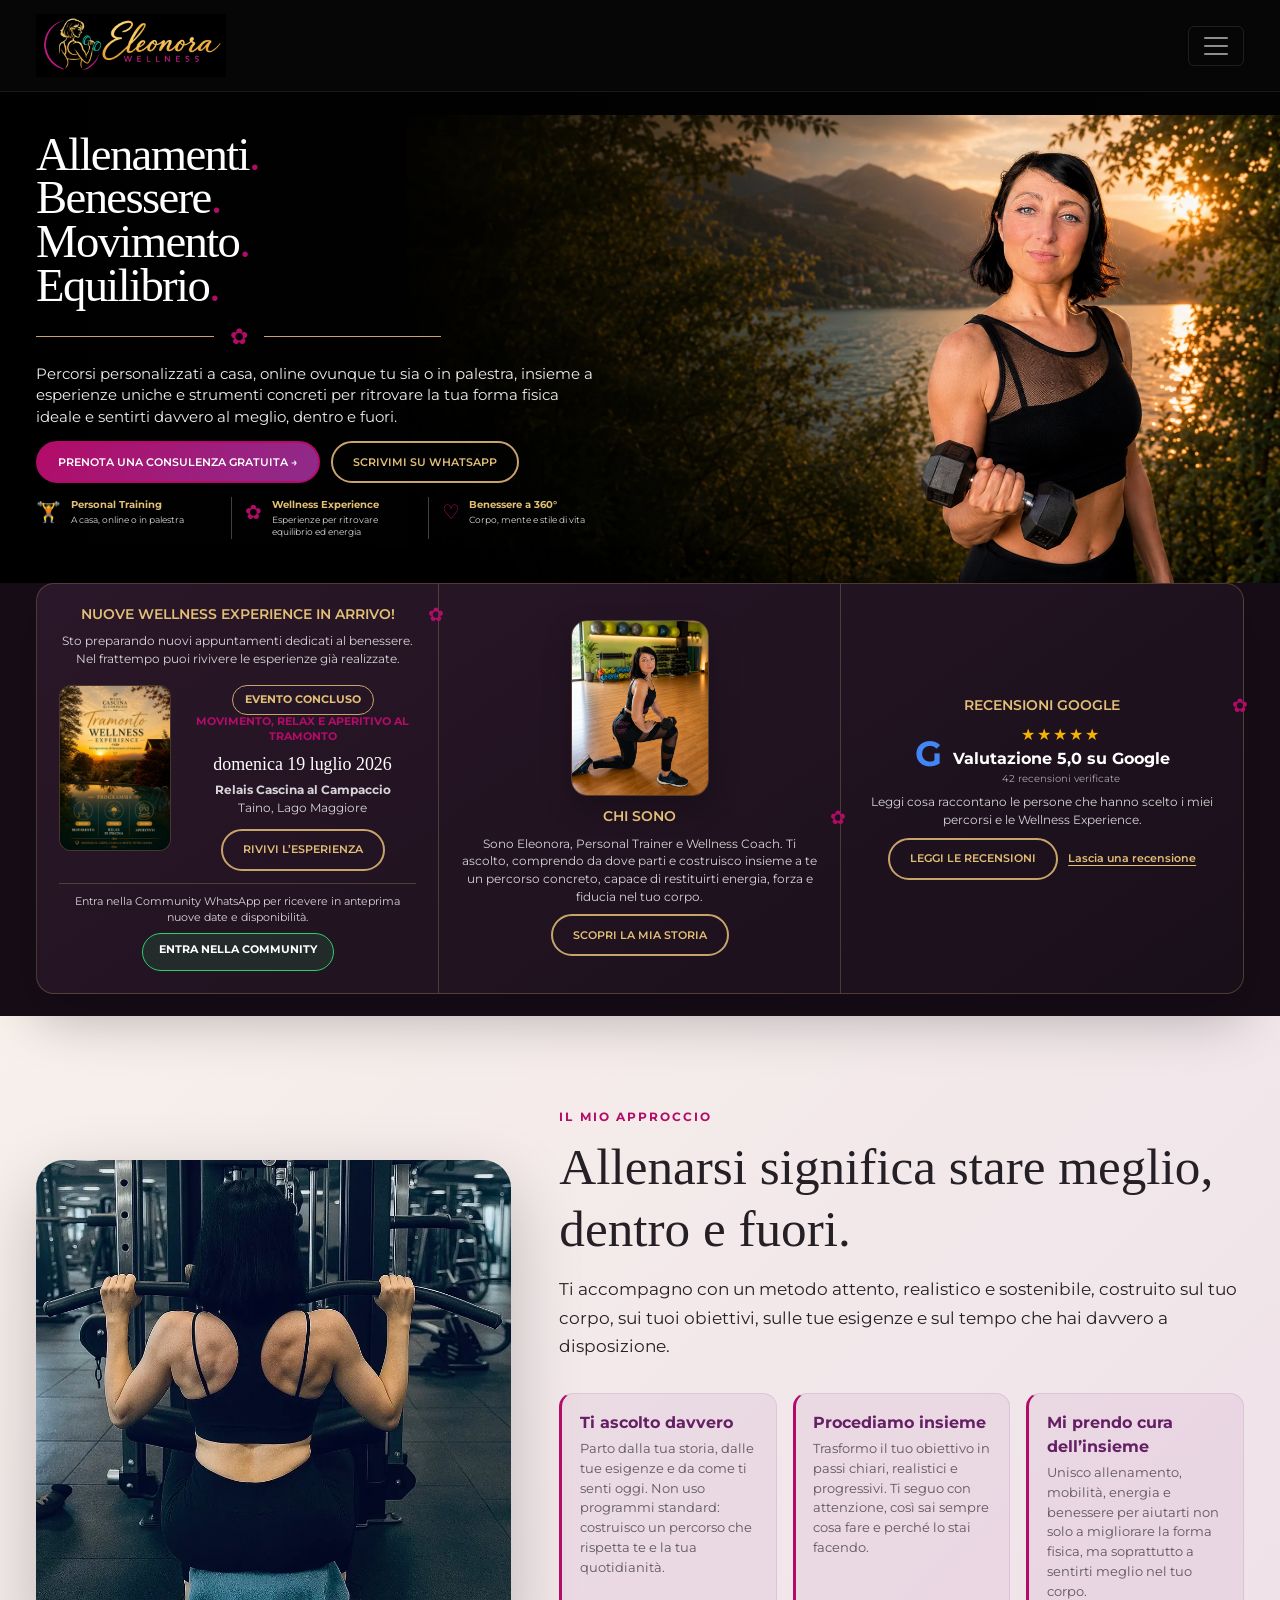
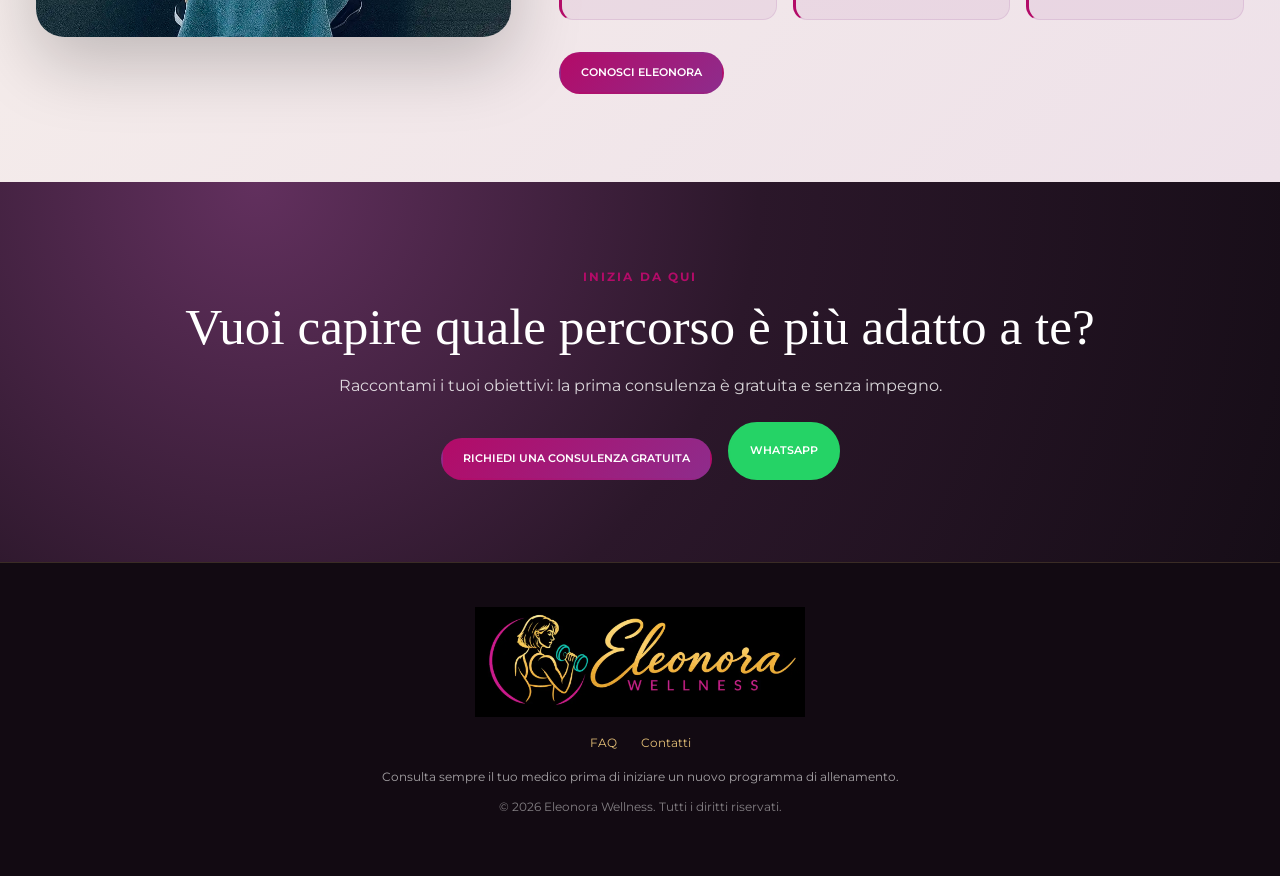
==== commit 22ab6275: "Ottimizza layout eventi SEO e tracciamento" ====
--- a/EleonoraWellness/index.html
+++ b/EleonoraWellness/index.html
@@ -23,11 +23,11 @@
 
     <section class="quick-panels" aria-label="In evidenza"><div class="container-fluid page-shell"><div class="quick-grid">
       <article class="quick-card event-quick-card" data-next-event><p>Caricamento prossimo evento…</p></article>
-      <article class="quick-card quick-about" id="chi-sono"><img src="assets/images/chi-sono-eleonora.webp" alt="Eleonora durante un allenamento in palestra" width="1050" height="1400" loading="lazy"><div><div class="quick-card-header"><h2>Chi sono</h2><span>✿</span></div><p>Sono Eleonora, Personal Trainer e Wellness Coach. Ascolto la tua storia e costruisco un percorso davvero tuo, per aiutarti a recuperare forza, energia ed equilibrio e tornare a sentirti bene e sicura nel tuo corpo.</p><a class="btn btn-card-outline" href="chi-sono.html">Scopri la mia storia</a></div></article>
+      <article class="quick-card quick-about" id="chi-sono"><img src="assets/images/chi-sono-eleonora.webp" alt="Eleonora durante un allenamento in palestra" width="1050" height="1400" loading="lazy"><div><div class="quick-card-header"><h2>Chi sono</h2><span>✿</span></div><p>Sono Eleonora, Personal Trainer e Wellness Coach. Ti ascolto, comprendo da dove parti e costruisco insieme a te un percorso concreto, capace di restituirti energia, forza e fiducia nel tuo corpo.</p><a class="btn btn-card-outline" href="chi-sono.html">Scopri la mia storia</a></div></article>
       <article class="quick-card" id="recensioni"><div class="quick-card-header"><h2>Recensioni Google</h2><span>✿</span></div><div class="google-rating"><span class="google-g">G</span><div><div class="stars" aria-label="Cinque stelle">★★★★★</div><strong>Valutazione 5,0 su Google</strong><small>42 recensioni verificate</small></div></div><p>Leggi cosa raccontano le persone che hanno scelto i miei percorsi e le Wellness Experience.</p><div class="review-actions"><a class="btn btn-card-outline" target="_blank" rel="noopener noreferrer" href="https://maps.app.goo.gl/sXKbxazbgANV4qG49">Leggi le recensioni</a><a class="review-write-link" target="_blank" rel="noopener noreferrer" href="https://g.page/r/CVtw4mp88mEpEAE/review">Lascia una recensione</a></div></article>
     </div></div></section>
 
-    <section class="section section-light" id="about-section"><div class="container-fluid section-container"><div class="row align-items-center g-5"><div class="col-lg-5"><img class="about-image" src="assets/images/allenamento-eleonora.webp" alt="Allenamento guidato in palestra" width="923" height="927" loading="lazy"></div><div class="col-lg-7"><span class="eyebrow">Il mio approccio</span><h2>Allenarsi significa stare meglio, dentro e fuori.</h2><p class="lead-copy">Ti accompagno con un metodo attento, realistico e sostenibile, costruito sul tuo corpo, sui tuoi obiettivi, sulle tue esigenze e sul tempo che hai davvero a disposizione.</p><div class="about-points"><div><strong>Su misura</strong><span>Partiamo dall’ascolto, dalla tua storia e da una valutazione completa: nessun programma standard, ma un percorso pensato davvero per te.</span></div><div><strong>Concreto</strong><span>Definiamo obiettivi chiari, raggiungibili e progressivi, con esercizi efficaci e indicazioni semplici da portare nella vita quotidiana.</span></div><div><strong>Completo</strong><span>Uniamo allenamento, mobilità, energia e benessere per aiutarti a migliorare non soltanto la forma fisica, ma il modo in cui ti senti.</span></div></div><a href="chi-sono.html" class="btn btn-section">Conosci Eleonora</a></div></div></div></section>
+    <section class="section section-light" id="about-section"><div class="container-fluid section-container"><div class="row align-items-center g-5"><div class="col-lg-5"><img class="about-image" src="assets/images/allenamento-eleonora.webp" alt="Allenamento guidato in palestra" width="923" height="927" loading="lazy"></div><div class="col-lg-7"><span class="eyebrow">Il mio approccio</span><h2>Allenarsi significa stare meglio, dentro e fuori.</h2><p class="lead-copy">Ti accompagno con un metodo attento, realistico e sostenibile, costruito sul tuo corpo, sui tuoi obiettivi, sulle tue esigenze e sul tempo che hai davvero a disposizione.</p><div class="about-points"><div><strong>Ti ascolto davvero</strong><span>Parto dalla tua storia, dalle tue esigenze e da come ti senti oggi. Non uso programmi standard: costruisco un percorso che rispetta te e la tua quotidianità.</span></div><div><strong>Procediamo insieme</strong><span>Trasformo il tuo obiettivo in passi chiari, realistici e progressivi. Ti seguo con attenzione, così sai sempre cosa fare e perché lo stai facendo.</span></div><div><strong>Mi prendo cura dell’insieme</strong><span>Unisco allenamento, mobilità, energia e benessere per aiutarti non solo a migliorare la forma fisica, ma soprattutto a sentirti meglio nel tuo corpo.</span></div></div><a href="chi-sono.html" class="btn btn-section">Conosci Eleonora</a></div></div></div></section>
     <section class="contact-cta"><div class="container-fluid section-container text-center"><span class="eyebrow">Inizia da qui</span><h2>Vuoi capire quale percorso è più adatto a te?</h2><p>Raccontami i tuoi obiettivi: la prima consulenza è gratuita e senza impegno.</p><div class="cta-buttons"><a href="contatti.html" class="btn btn-section">Richiedi una consulenza gratuita</a><a href="https://wa.me/393519249781" class="btn btn-whatsapp">WhatsApp</a></div></div></section>
   </main>
   <div data-site-footer></div>
--- a/EleonoraWellness/assets/css/style.css
+++ b/EleonoraWellness/assets/css/style.css
@@ -55,3 +55,104 @@
 @media(max-width:991.98px){.inner-hero-grid,.event-detail-grid,.contact-grid,.split-sections{grid-template-columns:1fr}.inner-hero img,.event-detail-grid>img{max-height:560px}.events-grid,.testimonial-grid{grid-template-columns:repeat(2,1fr)}.facts-grid{grid-template-columns:1fr 1fr}.facts-grid div:nth-child(2){border-right:0}.specialty-grid{grid-template-columns:repeat(2,1fr)}.event-gallery{grid-template-columns:1fr 1fr}.event-gallery a:last-child{grid-column:1/-1}.contact-sidebar{grid-template-columns:1fr 1fr}.contact-sidebar .info-card:last-child{grid-column:1/-1}}
 @media(max-width:767.98px){.page-with-header{padding-top:78px}.inner-hero,.events-hero,.contact-hero,.event-detail-hero,.content-section,.reviews-section,.gallery-section,.contact-content{padding:60px 0}.events-grid,.testimonial-grid,.contact-sidebar{grid-template-columns:1fr}.contact-sidebar .info-card:last-child{grid-column:auto}.contact-actions{flex-direction:column}.contact-actions>*{width:100%}.contact-actions .btn{width:100%}.facts-grid{grid-template-columns:1fr}.facts-grid div{border-right:0;border-bottom:1px solid rgba(200,164,107,.2)}.program-list article{grid-template-columns:1fr;gap:8px}.event-gallery{grid-template-columns:1fr}.event-gallery a:last-child{grid-column:auto}.event-gallery img{height:420px}.check-grid{grid-template-columns:1fr}.form-card{padding:26px}.quick-about{grid-template-columns:90px 1fr}.quick-about>img{width:90px;height:150px}}
 @media(max-width:575.98px){.brand-logo{width:175px}.brand-logo img{width:175px;height:70px}.footer-logo-image{width:260px}.specialty-grid{grid-template-columns:1fr}.event-list-image img{height:300px}.inner-hero h1,.events-hero h1,.contact-hero h1,.event-detail-hero h1{font-size:2.65rem}.event-gallery img{height:360px}}
+
+/* 2026 design system refinement: warmer palette, compact pages and reusable cards */
+:root{
+  --black:#160d17;
+  --surface:#211321;
+  --surface-soft:#2b172a;
+  --surface-raised:#341c32;
+  --plum:#4b2448;
+  --line:rgba(226,190,118,.24);
+  --shadow:0 22px 55px rgba(10,4,10,.28);
+  --radius-card:22px;
+  --section-space:clamp(56px,6vw,78px);
+}
+body{background:var(--black)}
+.inner-page,.contact-page,.event-detail{background:linear-gradient(180deg,#170d17 0%,#211321 48%,#160d17 100%)}
+.quick-panels{background:#170d17}
+.quick-grid{border-color:var(--line);background:linear-gradient(145deg,#2a1729,#190f19);box-shadow:var(--shadow)}
+.quick-card{display:flex;min-height:290px;flex-direction:column;align-items:center;justify-content:center;padding:22px;text-align:center;border-color:var(--line)}
+.quick-card-header{width:100%;justify-content:center}.quick-card-header span{position:absolute;margin-left:min(31vw,420px)}
+.quick-card p{max-width:480px;margin-right:auto;margin-left:auto}
+.quick-card .btn{margin-top:auto}
+.quick-about{grid-template-columns:1fr;gap:12px}
+.quick-about>img{width:138px;height:176px;border:1px solid var(--line);border-radius:16px;box-shadow:0 12px 28px rgba(0,0,0,.25)}
+.quick-about>div{display:flex;min-height:0;flex-direction:column;align-items:center}
+.google-rating{justify-content:center}.review-actions{justify-content:center}
+.section-light{background:linear-gradient(135deg,#f7f0eb 0%,#eee1e9 100%)}
+.about-points div{border:1px solid rgba(142,44,140,.12);border-left:3px solid var(--magenta);border-radius:14px;background:rgba(142,44,140,.07)}
+.contact-cta,.community-cta{background:radial-gradient(circle at 20% 0,#62305e 0%,#2b172a 46%,#160d17 100%)}
+.site-footer{background:#120a12}
+.alternate,.reviews-section{background:#2a1729}
+.event-facts{background:#2b172a}
+.testimonial-grid blockquote,.info-card,.form-card,.event-list-card{border-color:var(--line);background:linear-gradient(145deg,rgba(83,42,78,.62),rgba(29,15,28,.88));box-shadow:var(--shadow)}
+
+/* Dynamic home events */
+.event-quick-card{display:flex;grid-template-columns:none;gap:12px;overflow:hidden}
+.home-event-heading{width:100%}.home-event-heading p{margin-bottom:.35rem}
+.home-event-viewport{width:100%;overflow:hidden}
+.home-event-track{display:flex;width:100%;transition:transform .45s ease}
+.home-event-slide{display:grid;min-width:100%;grid-template-columns:112px minmax(0,1fr);align-items:center;gap:18px}
+.event-poster-link{display:flex;width:112px;height:166px;min-height:0;align-items:center;justify-content:center;border-color:var(--line);background:#140d14}
+.event-poster-thumb{width:100%;height:100%;object-fit:contain;object-position:center}
+.event-card-copy{display:flex;min-width:0;flex-direction:column;align-items:center;text-align:center}
+.event-card-copy h3{font-size:1.12rem}.event-card-copy .btn{margin-top:.2rem}
+.home-event-community{width:100%;padding-top:10px;border-top:1px solid var(--line)}
+.home-event-community p{margin-bottom:.45rem;font-size:.7rem}
+.btn-community{min-height:38px;padding:.5rem 1rem;border:1px solid #25d366;border-radius:999px;color:#fff;background:rgba(37,211,102,.12);font-size:.66rem;font-weight:700;text-transform:uppercase}
+.btn-community:hover{color:#fff;background:#25d366}
+.event-carousel-controls{display:flex;align-items:center;justify-content:center;gap:12px}
+.event-carousel-controls button{display:grid;width:32px;height:32px;place-items:center;border:1px solid var(--gold);border-radius:50%;color:var(--gold-light);background:transparent}
+.event-carousel-controls span{font-size:.68rem;color:rgba(255,255,255,.65)}
+
+/* Compact standard for every internal page */
+.inner-hero,.events-hero,.contact-hero,.event-detail-hero{padding:clamp(46px,5vw,68px) 0;background:radial-gradient(circle at 82% 0,#5a2b56 0%,#2b172a 42%,#170d17 100%)}
+.inner-hero-grid,.event-detail-grid{gap:clamp(30px,4vw,52px)}
+.inner-hero h1,.events-hero h1,.contact-hero h1,.event-detail-hero h1{margin-bottom:.8rem;font-size:clamp(2.35rem,4.2vw,4.25rem);line-height:1.02}
+.inner-hero img{max-height:510px;object-position:center 28%}
+.event-detail-grid{grid-template-columns:minmax(0,1fr) minmax(280px,350px)}
+.event-detail-grid>img{max-height:500px;object-fit:contain;background:#160d17}
+.content-section,.reviews-section,.gallery-section,.contact-content{padding:var(--section-space) 0}
+.story-copy h2{margin:2.25rem 0 .8rem}.story-copy p{line-height:1.72}
+.section-heading{margin-bottom:28px}.past-title{margin-top:58px}
+.events-grid{gap:22px}.event-list-card{border-radius:var(--radius-card)}
+.event-list-image{display:flex;height:310px;align-items:center;justify-content:center;padding:14px;background:#160d17}
+.event-list-image img{width:100%;height:100%;object-fit:contain;object-position:center}
+.event-list-copy{text-align:center}.event-list-copy .btn{min-width:175px}
+.facts-grid div{padding:10px 20px}.program-list article{padding:22px 0}
+.event-gallery img{height:390px}.coming-page{background:radial-gradient(circle at top right,#5a2b56,#211321 48%,#160d17)}
+.coming-box{background:rgba(38,19,36,.84);box-shadow:var(--shadow)}
+
+/* Equal event calls to action */
+.event-hero-actions,.event-final-actions{align-items:stretch}
+.event-cta-button{width:220px;min-height:50px;margin-top:1rem;padding:.75rem 1.25rem;font-size:.7rem}
+
+@media(max-width:1199.98px){
+  .quick-card-header span{position:static;margin-left:auto}
+  .quick-card-header h2{margin-left:auto}
+}
+@media(max-width:991.98px){
+  .quick-card{min-height:0;padding:28px}
+  .quick-grid{gap:0}
+  .event-detail-grid{grid-template-columns:1fr}
+  .event-detail-grid>img{max-width:390px;margin-inline:auto}
+  .inner-hero-grid{align-items:start}
+}
+@media(max-width:767.98px){
+  :root{--section-space:54px}
+  .inner-hero,.events-hero,.contact-hero,.event-detail-hero{padding:44px 0}
+  .inner-hero h1,.events-hero h1,.contact-hero h1,.event-detail-hero h1{font-size:clamp(2.2rem,10vw,3rem)}
+  .home-event-slide{grid-template-columns:96px minmax(0,1fr);gap:14px}
+  .event-poster-link{width:96px;height:144px}
+  .event-hero-actions{align-items:center}.event-cta-button{width:100%;max-width:360px;margin-top:0}
+  .event-list-image{height:290px}.event-gallery img{height:340px}
+}
+@media(max-width:575.98px){
+  .quick-card{padding:24px 18px}
+  .home-event-slide{grid-template-columns:1fr}
+  .event-poster-link{width:128px;height:190px;margin-inline:auto}
+  .event-card-copy h3{font-size:1.05rem}
+  .quick-about>img{width:150px;height:190px}
+  .event-list-image{height:270px}
+}
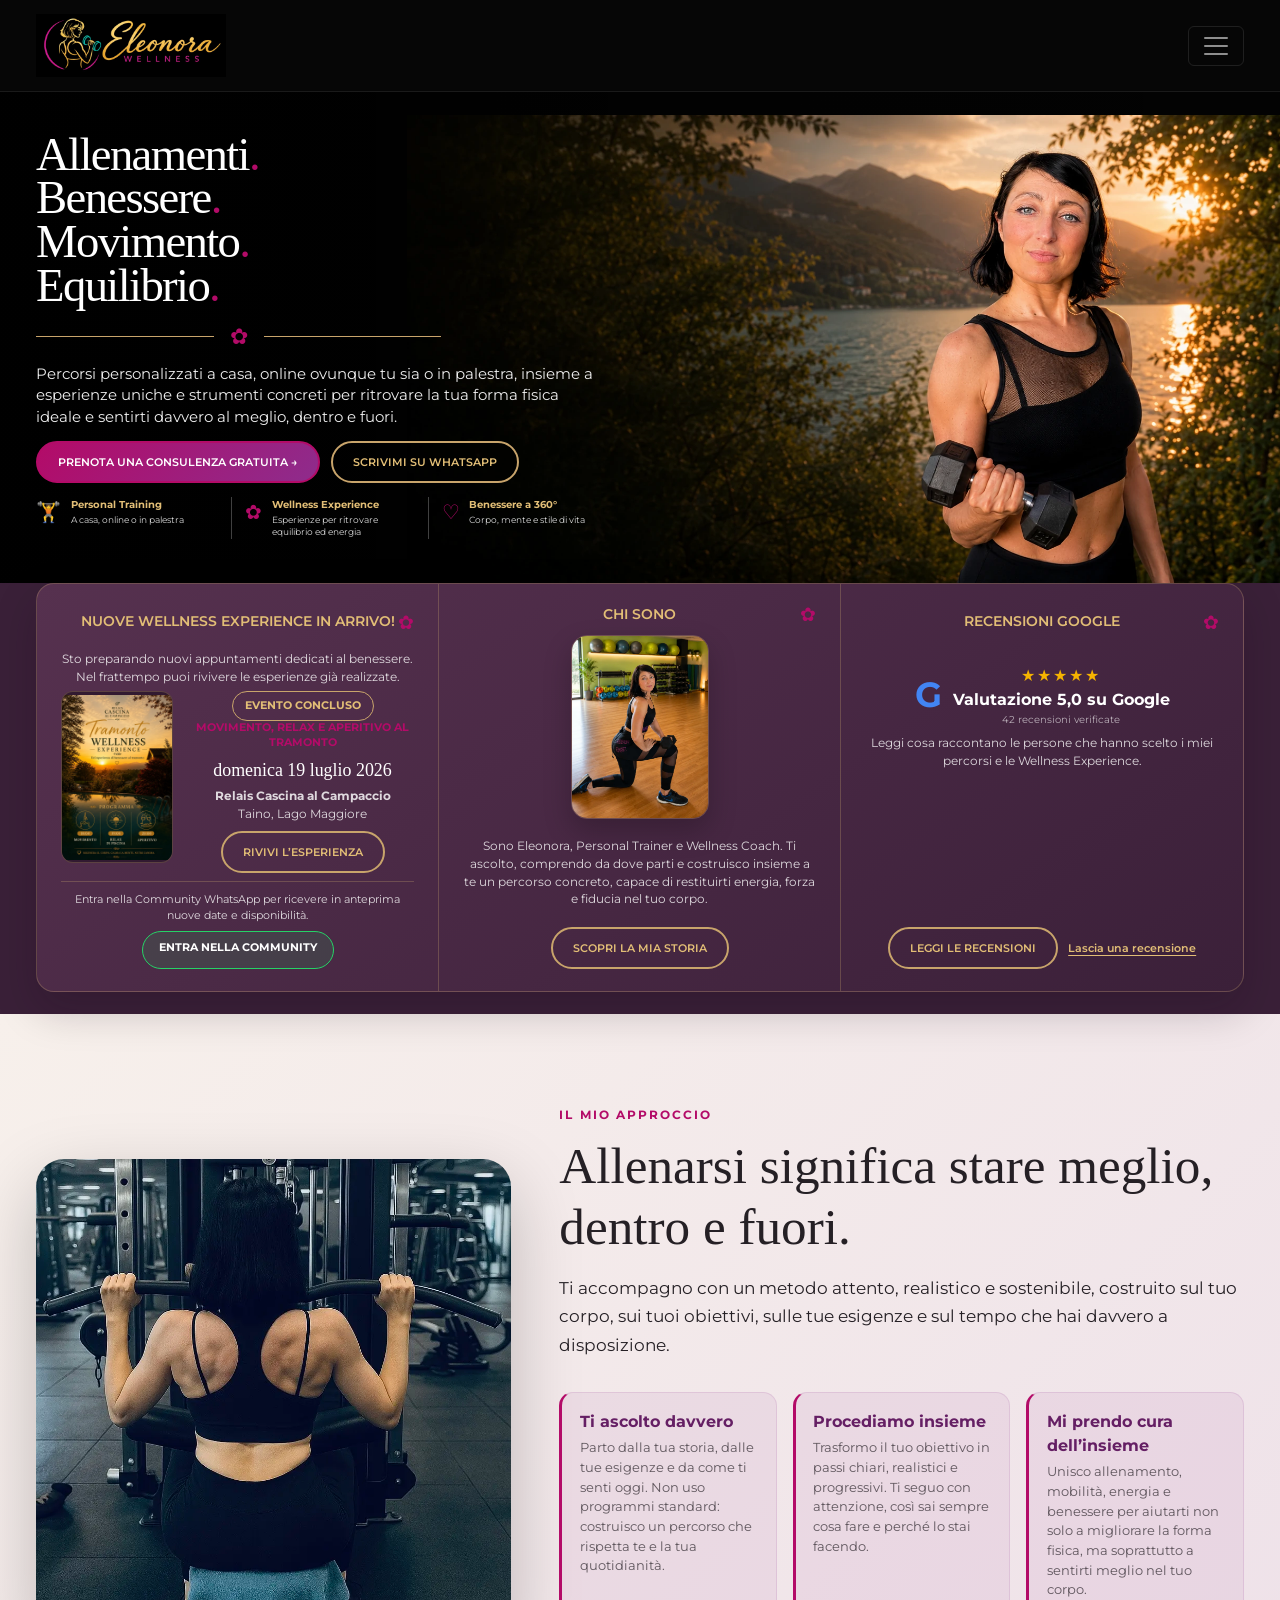
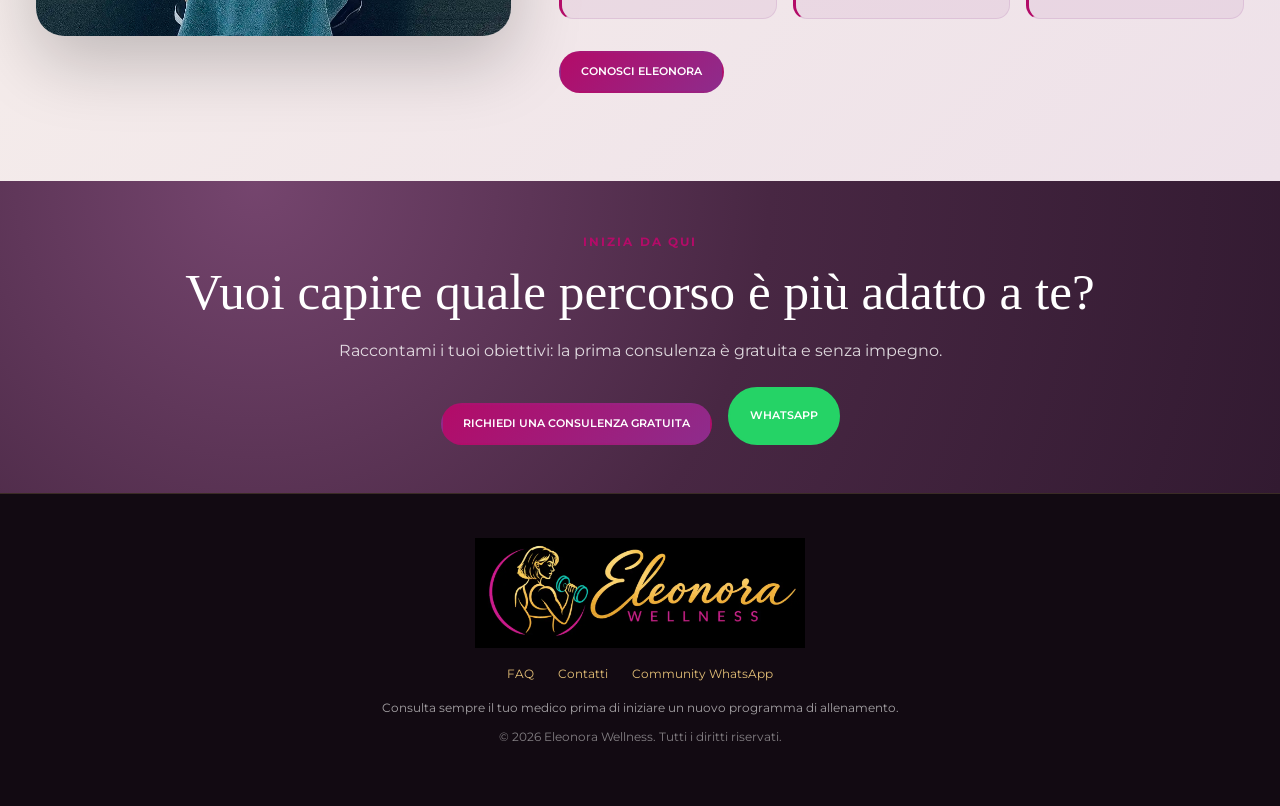
==== commit d543e18c: "Compatta eventi e schiarisce il tema" ====
--- a/EleonoraWellness/index.html
+++ b/EleonoraWellness/index.html
@@ -23,7 +23,7 @@
 
     <section class="quick-panels" aria-label="In evidenza"><div class="container-fluid page-shell"><div class="quick-grid">
       <article class="quick-card event-quick-card" data-next-event><p>Caricamento prossimo evento…</p></article>
-      <article class="quick-card quick-about" id="chi-sono"><img src="assets/images/chi-sono-eleonora.webp" alt="Eleonora durante un allenamento in palestra" width="1050" height="1400" loading="lazy"><div><div class="quick-card-header"><h2>Chi sono</h2><span>✿</span></div><p>Sono Eleonora, Personal Trainer e Wellness Coach. Ti ascolto, comprendo da dove parti e costruisco insieme a te un percorso concreto, capace di restituirti energia, forza e fiducia nel tuo corpo.</p><a class="btn btn-card-outline" href="chi-sono.html">Scopri la mia storia</a></div></article>
+      <article class="quick-card quick-about" id="chi-sono"><div class="quick-card-header"><h2>Chi sono</h2><span aria-hidden="true">✿</span></div><div class="quick-about-body"><img src="assets/images/chi-sono-eleonora.webp" alt="Eleonora durante un allenamento in palestra" width="1050" height="1400" loading="lazy"><div class="quick-about-copy"><p>Sono Eleonora, Personal Trainer e Wellness Coach. Ti ascolto, comprendo da dove parti e costruisco insieme a te un percorso concreto, capace di restituirti energia, forza e fiducia nel tuo corpo.</p><a class="btn btn-card-outline" href="chi-sono.html">Scopri la mia storia</a></div></div></article>
       <article class="quick-card" id="recensioni"><div class="quick-card-header"><h2>Recensioni Google</h2><span>✿</span></div><div class="google-rating"><span class="google-g">G</span><div><div class="stars" aria-label="Cinque stelle">★★★★★</div><strong>Valutazione 5,0 su Google</strong><small>42 recensioni verificate</small></div></div><p>Leggi cosa raccontano le persone che hanno scelto i miei percorsi e le Wellness Experience.</p><div class="review-actions"><a class="btn btn-card-outline" target="_blank" rel="noopener noreferrer" href="https://maps.app.goo.gl/sXKbxazbgANV4qG49">Leggi le recensioni</a><a class="review-write-link" target="_blank" rel="noopener noreferrer" href="https://g.page/r/CVtw4mp88mEpEAE/review">Lascia una recensione</a></div></article>
     </div></div></section>
 
--- a/EleonoraWellness/assets/css/style.css
+++ b/EleonoraWellness/assets/css/style.css
@@ -156,3 +156,100 @@
   .quick-about>img{width:150px;height:190px}
   .event-list-image{height:270px}
 }
+
+/* 2026 compact plum refinement */
+:root{
+  --black:#30182f;
+  --surface:#3b2039;
+  --surface-soft:#482743;
+  --surface-raised:#56314f;
+  --plum:#704064;
+  --section-space:clamp(38px,4vw,54px);
+  --shadow:0 18px 42px rgba(28,10,27,.22);
+}
+body{background:#30182f}
+.inner-page,.contact-page,.event-detail{background:linear-gradient(180deg,#472842 0%,#3b2039 48%,#321a31 100%)}
+.quick-panels{background:#3a2038}
+.quick-grid{background:linear-gradient(145deg,#56314f,#3b2039)}
+.alternate,.reviews-section{background:#42243f}
+.contact-cta,.community-cta{background:radial-gradient(circle at 20% 0,#75456e 0%,#482743 48%,#321a31 100%)}
+.event-facts{background:#42243f}
+.testimonial-grid blockquote,.info-card,.form-card,.event-list-card{background:linear-gradient(145deg,rgba(105,57,97,.92),rgba(55,29,52,.96))}
+.coming-page{background:radial-gradient(circle at top right,#75456e,#482743 48%,#321a31)}
+.coming-box{background:rgba(70,37,66,.92)}
+
+/* Home: three equally aligned cards with headings fixed at the top */
+.quick-grid{align-items:stretch}
+.quick-card{min-height:310px;justify-content:flex-start;padding:22px 24px}
+.quick-card-header{position:relative;min-height:32px;flex:0 0 auto;justify-content:center;margin-bottom:12px}
+.quick-card-header h2{margin:0 auto}
+.quick-card-header span{position:absolute;right:0;margin:0}
+.quick-card .btn,.quick-card .review-actions,.quick-card .home-event-community{margin-top:auto}
+.quick-about{display:flex;gap:0}
+.quick-about-body{display:grid;width:100%;grid-template-columns:138px minmax(0,1fr);align-items:center;gap:18px}
+.quick-about-body>img{width:138px;height:184px;border:1px solid var(--line);border-radius:16px;object-fit:cover;object-position:center 32%;box-shadow:0 12px 28px rgba(0,0,0,.22)}
+.quick-about-copy{display:flex;min-width:0;flex-direction:column;align-items:center}
+.quick-about-copy .btn{margin-top:10px}
+.event-quick-card{gap:0}
+.home-event-heading{flex:0 0 auto}
+.home-event-viewport{margin-bottom:8px}
+.event-poster-link{height:172px;background:#321a31}
+.event-poster-thumb{object-fit:contain}
+.google-rating{margin-top:14px}
+
+/* Reusable compact hero and content rhythm for every internal page */
+.inner-hero,.events-hero,.contact-hero,.event-detail-hero{padding:clamp(28px,3.4vw,42px) 0;background:radial-gradient(circle at 82% 0,#75456e 0%,#482743 44%,#321a31 100%)}
+.inner-hero h1,.events-hero h1,.contact-hero h1,.event-detail-hero h1{margin-bottom:.55rem;font-size:clamp(1.9rem,3.2vw,3rem);line-height:1.08}
+.inner-hero .lead-copy,.events-hero .lead-copy,.contact-hero .lead-copy,.event-detail-hero .lead-copy{margin-bottom:0;font-size:clamp(.88rem,1.2vw,1rem);line-height:1.55}
+.inner-hero-grid,.event-detail-grid{gap:clamp(22px,3vw,38px)}
+.inner-hero img{max-height:390px}
+.inner-page h2,.contact-page h2,.event-detail h2{font-size:clamp(1.45rem,2.4vw,2.15rem)}
+.content-section,.reviews-section,.gallery-section,.contact-content{padding:var(--section-space) 0}
+.story-copy h2{margin:1.6rem 0 .6rem}.story-copy p{line-height:1.62}
+.specialty-grid li,.check-grid li{padding:11px 14px}
+.testimonial-grid{gap:16px;margin:24px 0}.testimonial-grid blockquote,.info-card,.form-card,.event-list-card{padding:20px}
+
+/* Events overview: compact community strip and two responsive carousels */
+.events-community-strip{padding:14px 0;background:#3b2039}
+.community-compact{display:flex;align-items:center;justify-content:space-between;gap:24px;padding:14px 18px;border:1px solid var(--line);border-radius:16px;background:rgba(103,55,95,.62);box-shadow:var(--shadow)}
+.community-compact h2{margin:0 0 3px;font-size:1.12rem}.community-compact p{margin:0;color:rgba(255,255,255,.82);font-size:.78rem;line-height:1.45}
+.community-compact .btn{flex:0 0 auto;margin:0}
+.events-overview{padding:22px 0 var(--section-space)}
+.events-columns{display:grid;grid-template-columns:repeat(2,minmax(0,1fr));gap:22px}
+.events-column{min-width:0;padding:18px;border:1px solid var(--line);border-radius:20px;background:rgba(67,35,63,.72);box-shadow:var(--shadow)}
+.events-column>header{text-align:center}.events-column>header .eyebrow{margin-bottom:3px}.events-column>header h2{margin:0 0 12px}
+.page-event-viewport{width:100%;overflow:hidden}.page-event-track{display:flex;width:100%;transition:transform .45s ease}.page-event-slide{min-width:100%}
+.events-column .event-list-card{display:grid;grid-template-columns:128px minmax(0,1fr);min-height:245px;padding:12px;gap:14px}
+.events-column .event-list-image{height:215px;padding:5px;border-radius:14px;background:#321a31}
+.events-column .event-list-copy{display:flex;min-width:0;flex-direction:column;justify-content:center;text-align:left}
+.events-column .event-list-copy h3{margin-bottom:.35rem;font-size:1.05rem}.events-column .event-list-copy p{margin-bottom:.35rem;font-size:.72rem;line-height:1.4}.events-column .event-list-copy .btn{align-self:flex-start;min-width:0;margin-top:5px;padding:.52rem .8rem;font-size:.62rem}
+.page-event-controls{display:flex;align-items:center;justify-content:center;gap:12px;margin-top:10px}.page-event-controls button{display:grid;width:32px;height:32px;place-items:center;border:1px solid var(--gold);border-radius:50%;color:var(--gold-light);background:transparent}.page-event-controls span{font-size:.68rem;color:rgba(255,255,255,.7)}
+.compact-empty{min-height:245px;display:flex;flex-direction:column;align-items:center;justify-content:center;padding:22px;text-align:center}.compact-empty h3{font-size:1.1rem}.compact-empty p{font-size:.8rem}
+
+/* Compact single-event sections */
+.event-detail-grid{grid-template-columns:minmax(0,1fr) minmax(240px,300px)}
+.event-detail-grid>img{max-height:390px;background:#321a31}
+.event-facts{padding:18px 0}.facts-grid div{padding:7px 16px}.facts-grid strong{font-size:.82rem}.facts-grid span{margin-top:.2rem;font-size:.73rem}
+.section-heading{margin-bottom:20px}.program-list article{grid-template-columns:82px 1fr;gap:18px;padding:15px 0}.program-list time{font-size:1.45rem}.program-list h3{font-size:1.05rem}.program-list p,.split-sections p{font-size:.85rem;line-height:1.55}
+.split-sections{gap:34px}.event-gallery{gap:14px}.event-gallery img{height:300px}.contact-cta{padding:48px 0}
+
+@media(max-width:991.98px){
+  .quick-card-header span{position:absolute;right:0;margin:0}
+  .quick-card-header h2{margin:0 auto}
+  .quick-about-body{grid-template-columns:160px minmax(0,1fr)}
+  .quick-about-body>img{width:160px;height:205px}
+  .events-columns{grid-template-columns:1fr}
+  .events-column .event-list-card{grid-template-columns:150px minmax(0,1fr)}
+}
+@media(max-width:767.98px){
+  :root{--section-space:40px}
+  .inner-hero,.events-hero,.contact-hero,.event-detail-hero{padding:30px 0}
+  .inner-hero h1,.events-hero h1,.contact-hero h1,.event-detail-hero h1{font-size:clamp(1.8rem,8vw,2.45rem)}
+  .community-compact{align-items:stretch;flex-direction:column;text-align:center;gap:10px}.community-compact .btn{align-self:center}
+  .event-gallery img{height:280px}
+}
+@media(max-width:575.98px){
+  .quick-about-body{grid-template-columns:1fr}.quick-about-body>img{width:155px;height:195px;margin-inline:auto}
+  .events-column{padding:14px}.events-column .event-list-card{grid-template-columns:1fr}.events-column .event-list-image{width:150px;height:220px;margin-inline:auto}.events-column .event-list-copy{text-align:center}.events-column .event-list-copy .btn{align-self:center}
+  .footer-links{flex-wrap:wrap;justify-content:center}
+}
